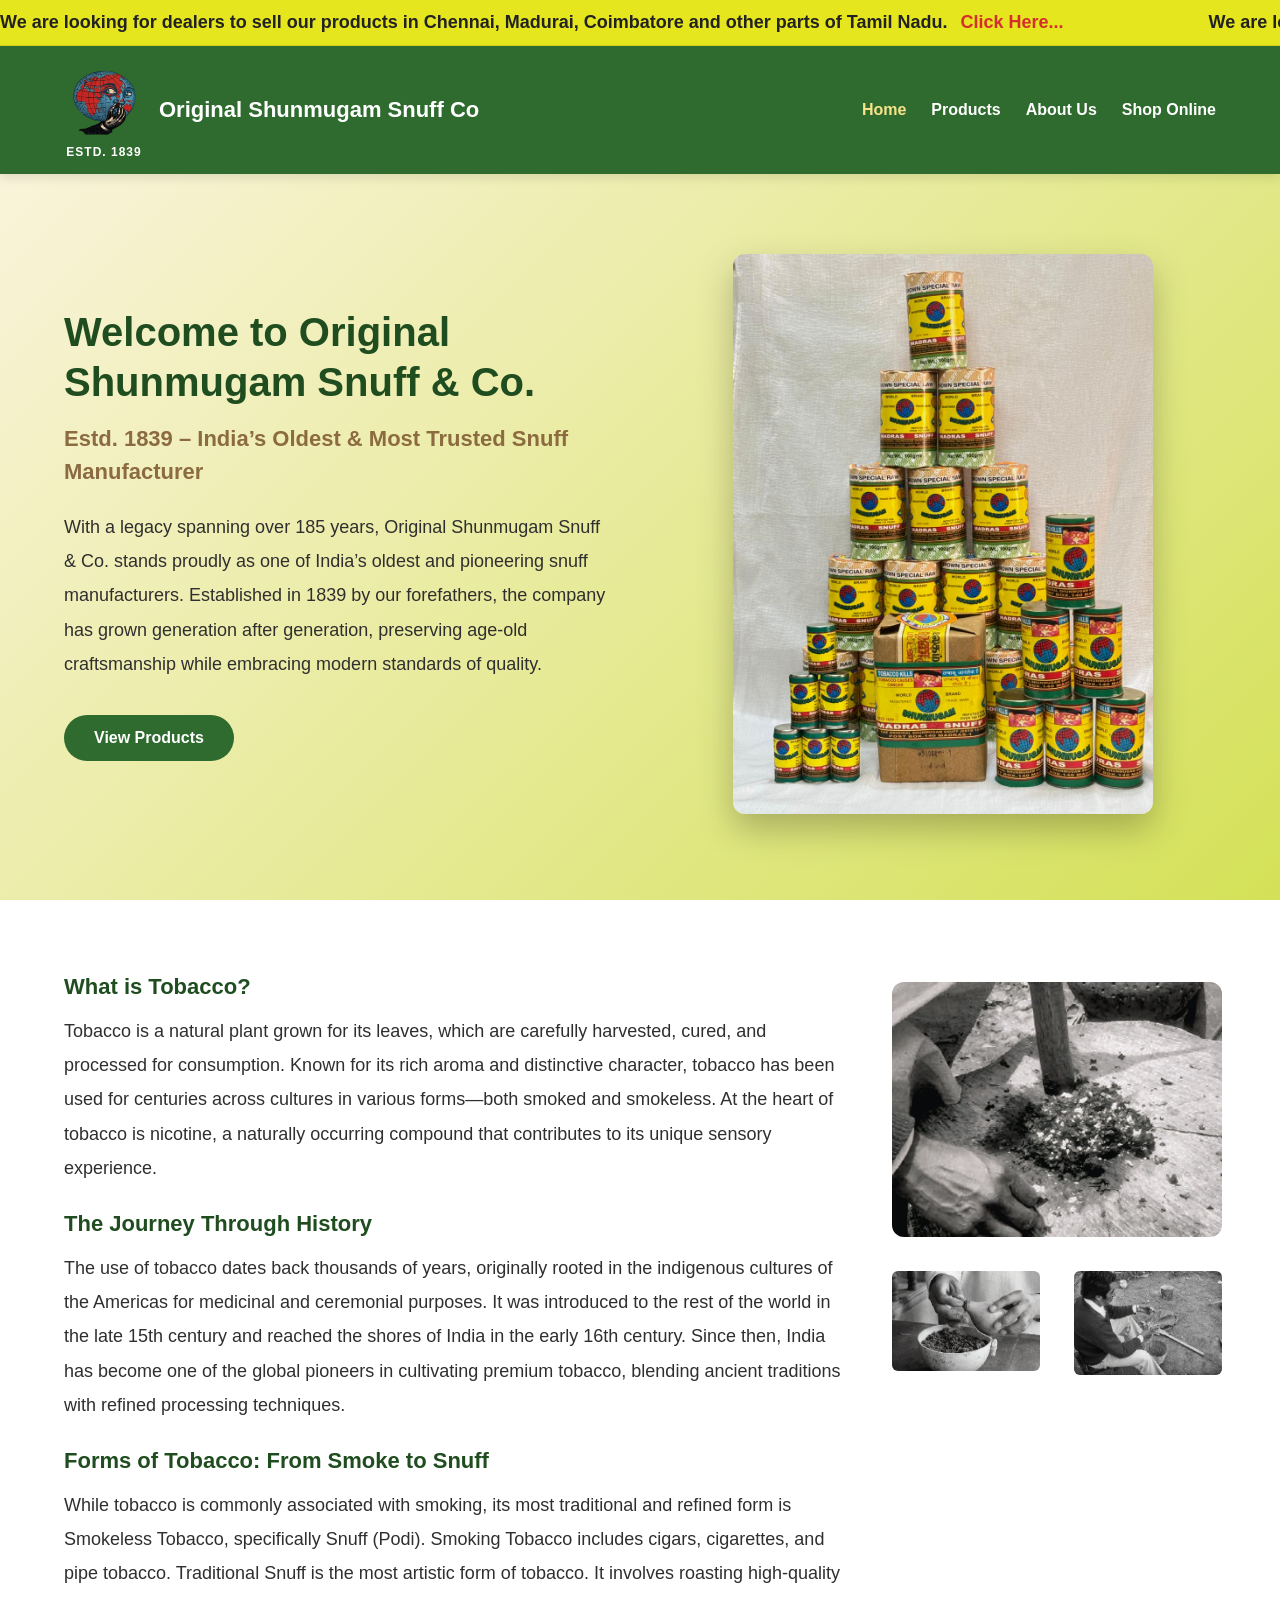
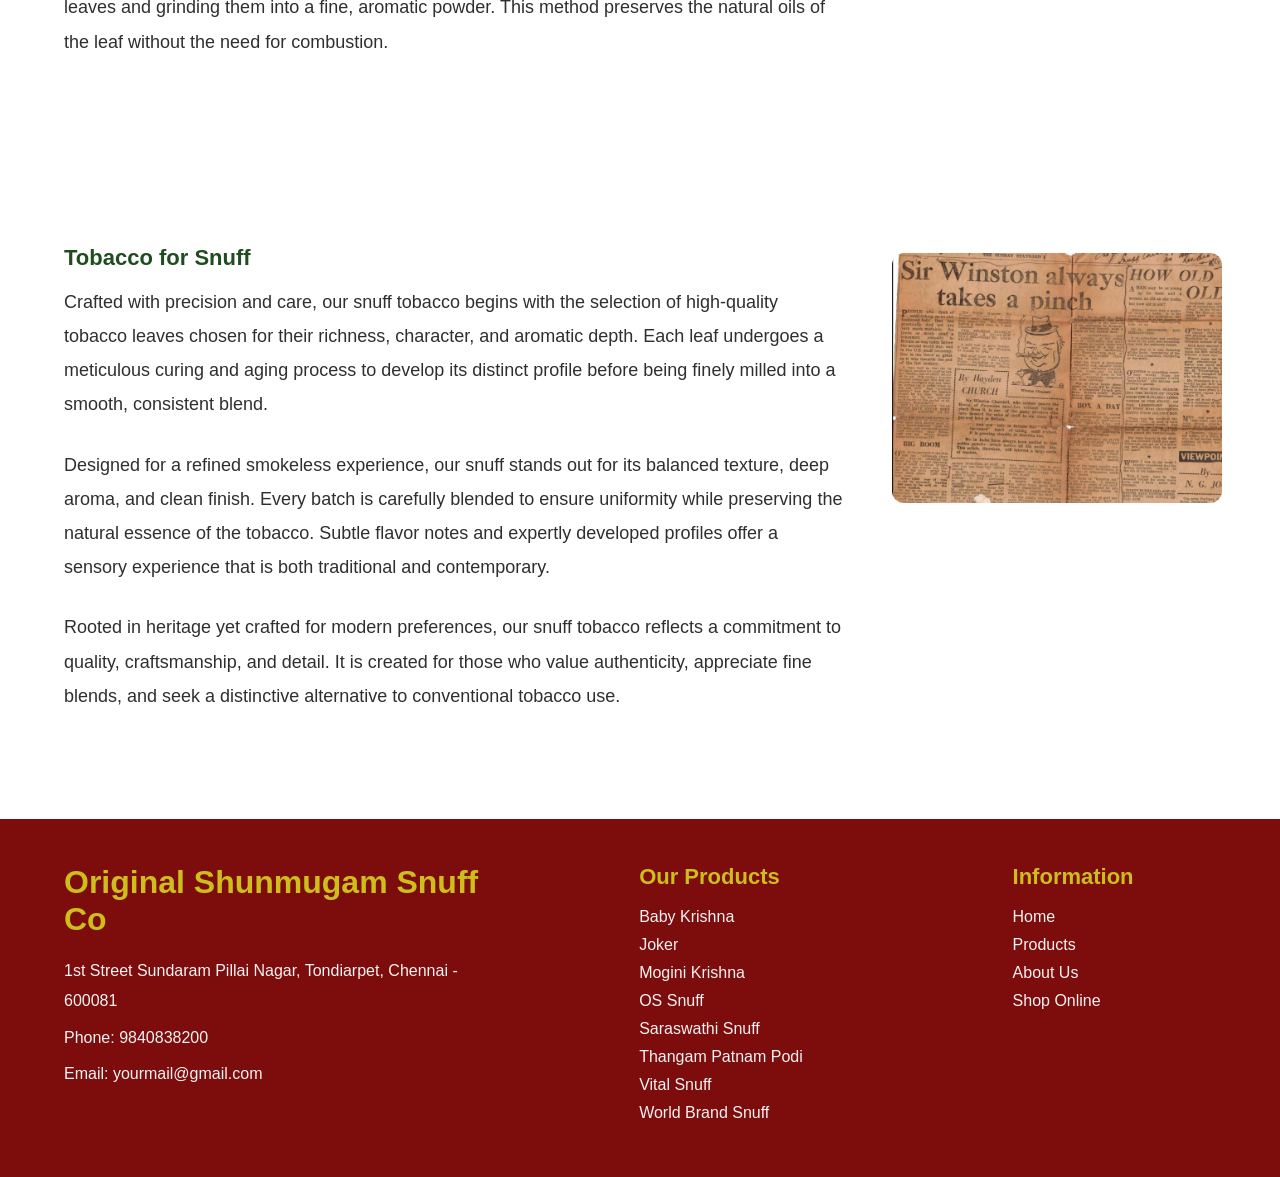
==== index.html @ 1610c38d "Add files via upload" ====
<!DOCTYPE html>
<html lang="en">
<head>
  <meta charset="UTF-8" />
  <meta name="viewport" content="width=device-width, initial-scale=1.0" />
  <title>Original Shunmugam Snuff &amp; Co</title>
  <link rel="stylesheet" href="css/style.css" />
</head>
<body>

  <!-- Top Announcement -->
  <div class="top-announcement">
    <div class="announcement-track">
      <span>
        We are looking for dealers to sell our products in Chennai, Madurai, Coimbatore and other parts of Tamil Nadu.
        <a href="#" id="openDealerForm">Click Here...</a>
      </span>
      <span>
        &nbsp;&nbsp;&nbsp;&nbsp; We are looking for dealers to sell our products in Chennai, Madurai, Coimbatore and other parts of Tamil Nadu.
        <a href="#" id="openDealerForm2">Click Here...</a>
      </span>
    </div>
  </div>

  <!-- Header -->
  <header class="header">
    <div class="container nav-container">
      <div class="brand">
        <div class="logo-container">
          <img src="images/logo.png" alt="Logo" class="logo">
          <span class="estd-text">Estd. 1839</span>
        </div>
        <div class="brand-name">Original Shunmugam Snuff Co</div>
      </div>

      <nav>
        <div class="nav-menu">
          <a href="index.html" class="active">Home</a>
          <a href="products.html">Products</a>
          <a href="about.html">About Us</a>
          <a href="shoponline.html">Shop Online</a>
        </div>
      </nav>
    </div>
  </header>

  <!-- Hero Section -->
  <section class="hero-section">
    <div class="container">
      <div class="hero-box hero-flex">

        <div class="hero-text">
          <h1>Welcome to Original Shunmugam Snuff &amp; Co.</h1>
          <h3>Estd. 1839 – India’s Oldest &amp; Most Trusted Snuff Manufacturer</h3>
          <p>
            With a legacy spanning over 185 years, Original Shunmugam Snuff &amp; Co. stands proudly as one of India’s oldest and pioneering snuff manufacturers.
            Established in 1839 by our forefathers, the company has grown generation after generation, preserving age-old craftsmanship while embracing modern standards of quality.
          </p>
          <a href="products.html" class="main-btn">View Products</a>
        </div>

        <div class="hero-image">
          <img src="images/imageshero-vintage.jpeg" alt="Shunmugam Vintage Poster">
        </div>

      </div>
    </div>
  </section>

  <!-- About / Process Section -->
  <section class="content-section" id="about-section">
    <div class="container">
      <div class="content-layout">

        <div class="content-text">
          <div class="content-box">
            <h2>What is Tobacco?</h2>
            <p>
              Tobacco is a natural plant grown for its leaves, which are carefully harvested, cured, and processed for consumption.
              Known for its rich aroma and distinctive character, tobacco has been used for centuries across cultures in various forms—both smoked and smokeless.
              At the heart of tobacco is nicotine, a naturally occurring compound that contributes to its unique sensory experience.
            </p>

            <h2>The Journey Through History</h2>
            <p>
              The use of tobacco dates back thousands of years, originally rooted in the indigenous cultures of the Americas for medicinal and ceremonial purposes.
              It was introduced to the rest of the world in the late 15th century and reached the shores of India in the early 16th century.
              Since then, India has become one of the global pioneers in cultivating premium tobacco, blending ancient traditions with refined processing techniques.
            </p>

            <h2>Forms of Tobacco: From Smoke to Snuff</h2>
            <p>
              While tobacco is commonly associated with smoking, its most traditional and refined form is Smokeless Tobacco, specifically Snuff (Podi).
              Smoking Tobacco includes cigars, cigarettes, and pipe tobacco.
              Traditional Snuff is the most artistic form of tobacco. It involves roasting high-quality leaves and grinding them into a fine, aromatic powder.
              This method preserves the natural oils of the leaf without the need for combustion.
            </p>
          </div>
        </div>

        <div class="process-gallery">
          <div class="process-card process-card-large">
            <img src="images/process-1.jpeg" alt="Traditional tobacco preparation">
          </div>

          <div class="process-grid-small">
            <div class="process-card">
              <img src="images/process-2.jpeg" alt="Hand mixing snuff">
            </div>

            <div class="process-card">
              <img src="images/process-3.jpeg" alt="Traditional grinding process">
            </div>
          </div>
        </div>

      </div>
    </div>
  </section>

  <!-- Tobacco for Snuff Section -->
  <section class="history-section">
    <div class="container">
      <div class="content-layout">

        <div class="content-text">
          <div class="history-box">
            <h2>Tobacco for Snuff</h2>
            <p>
              Crafted with precision and care, our snuff tobacco begins with the selection of high-quality tobacco leaves chosen for their richness, character, and aromatic depth.
              Each leaf undergoes a meticulous curing and aging process to develop its distinct profile before being finely milled into a smooth, consistent blend.
            </p>
            <p>
              Designed for a refined smokeless experience, our snuff stands out for its balanced texture, deep aroma, and clean finish.
              Every batch is carefully blended to ensure uniformity while preserving the natural essence of the tobacco.
              Subtle flavor notes and expertly developed profiles offer a sensory experience that is both traditional and contemporary.
            </p>
            <p>
              Rooted in heritage yet crafted for modern preferences, our snuff tobacco reflects a commitment to quality, craftsmanship, and detail.
              It is created for those who value authenticity, appreciate fine blends, and seek a distinctive alternative to conventional tobacco use.
            </p>
          </div>
        </div>

        <div class="process-gallery">
          <div class="process-card process-card-large">
            <img src="images/process-4.jpeg" alt="Tobacco for Snuff">
          </div>
        </div>

      </div>
    </div>
  </section>

  <!-- Footer -->
  <footer class="footer">
  <div class="container footer-content footer-grid">

    <!-- Column 1 -->
    <div class="footer-column">
      <h2 class="footer-title">Original Shunmugam Snuff Co</h2>
      <p>1st Street Sundaram Pillai Nagar, Tondiarpet, Chennai - 600081</p>
      <p>Phone: 9840838200</p>
      <p>Email: yourmail@gmail.com</p>
    </div>

    <!-- Column 2 -->
    <div class="footer-column">
      <h3 class="footer-heading">Our Products</h3>
      <ul class="footer-links">
        <li><a href="products.html">Baby Krishna</a></li>
        <li><a href="products.html">Joker</a></li>
        <li><a href="products.html">Mogini Krishna</a></li>
        <li><a href="products.html">OS Snuff</a></li>
        <li><a href="products.html">Saraswathi Snuff</a></li>
        <li><a href="products.html">Thangam Patnam Podi</a></li>
        <li><a href="products.html">Vital Snuff</a></li>
        <li><a href="products.html">World Brand Snuff</a></li>
      </ul>
    </div>

    <!-- Column 3 -->
    <div class="footer-column">
      <h3 class="footer-heading">Information</h3>
      <ul class="footer-links">
        <li><a href="index.html">Home</a></li>
        <li><a href="products.html">Products</a></li>
        <li><a href="about.html">About Us</a></li>
        <li><a href="shoponline.html">Shop Online</a></li>
      </ul>
    </div>

  </div>
</footer>

  <!-- Dealer Modal -->
  <div class="dealer-modal" id="dealerModal">
    <div class="dealer-form-box">
      <button class="close-btn" id="closeDealerForm" type="button">&times;</button>
      <h2>Interested in Dealership?</h2>
      <p>Submit the following details, we will get back to you soon</p>

      <form id="dealerForm">
        <div class="form-row">
          <input type="text" name="companyName" placeholder="Company name" />
          <input type="text" name="name" placeholder="Your name*" required />
        </div>

        <div class="form-row">
          <input type="text" name="country" placeholder="Country*" required />
          <input type="text" name="state" placeholder="State*" required />
          <input type="text" name="city" placeholder="City*" required />
          <input type="text" name="pincode" placeholder="Pincode*" required />
        </div>

        <div class="form-row">
          <input type="email" name="email" placeholder="Your email*" required />
          <input type="text" name="phone" placeholder="Your phone number*" required />
        </div>

        <div class="form-row full-width">
          <textarea name="message" placeholder="Your message" rows="6"></textarea>
        </div>

        <button type="submit" class="submit-btn">Submit</button>
        <p id="formMessage"></p>
      </form>
    </div>
  </div>

  <script src="js/script.js"></script>
</body>
</html>
---- css/style.css ----
/* --- Global Reset --- */
* {
  margin: 0;
  padding: 0;
  box-sizing: border-box;
}

/* --- Body --- */
body {
  font-family: 'Segoe UI', Tahoma, Geneva, Verdana, sans-serif;
  background: linear-gradient(135deg, #fdf5e6 0%, #d4e157 100%);
  background-attachment: fixed;
  min-height: 100vh;
  color: #222;
}

/* --- Common Container --- */
.container {
  width: 90%;
  max-width: 1200px;
  margin: auto;
}

/* --- All Sections Transparent --- */
section,
.hero-section,
.content-section,
.history-section,
.products-section {
  background: transparent;
}

/* --- Top Announcement --- */
.top-announcement {
  background: #e6e61e;
  color: #222;
  overflow: hidden;
  white-space: nowrap;
  padding: 12px 0;
  font-weight: bold;
  border-bottom: 1px solid rgba(0, 0, 0, 0.08);
}

.announcement-track {
  display: inline-flex;
  width: max-content;
  animation: scrollText 18s linear infinite;
}

.top-announcement:hover .announcement-track {
  animation-play-state: paused;
}

.announcement-track span {
  display: inline-block;
  padding-right: 120px;
  font-size: 18px;
}

.announcement-track a {
  color: #d32f2f;
  text-decoration: none;
  margin-left: 8px;
}

@keyframes scrollText {
  0% {
    transform: translateX(0);
  }
  100% {
    transform: translateX(-50%);
  }
}

/* --- Header --- */
.header {
  background: #2f6b2f;
  padding: 15px 0;
  position: sticky;
  top: 0;
  z-index: 1000;
  box-shadow: 0 4px 10px rgba(0, 0, 0, 0.1);
}

.nav-container {
  display: flex;
  justify-content: space-between;
  align-items: center;
}

.brand {
  display: flex;
  align-items: center;
  gap: 15px;
}

.logo-container {
  display: flex;
  flex-direction: column;
  align-items: center;
  gap: 4px;
}

.logo {
  width: 80px;
  height: 80px;
  object-fit: contain;
}

.estd-text {
  font-size: 12px;
  color: #fff;
  font-weight: bold;
  text-transform: uppercase;
  letter-spacing: 1px;
}

.brand-name {
  font-size: 22px;
  font-weight: bold;
  color: #fff;
}

.nav-menu {
  display: flex;
  gap: 25px;
}

.nav-menu a {
  color: #fff;
  text-decoration: none;
  font-weight: 600;
  transition: 0.3s;
}

.nav-menu a:hover {
  color: #d8c27a;
}

.nav-menu a.active {
  color: #f7e38a;
}

/* --- Main Section Padding --- */
.hero-section,
.content-section,
.history-section,
.products-section {
  padding: 80px 0;
}

/* --- Hero Section --- */
.hero-box {
  max-width: 1200px;
  margin: 0 auto;
}

.hero-flex {
  display: flex;
  align-items: center;
  justify-content: space-between;
  gap: 60px;
}

.hero-text {
  flex: 1;
  max-width: 620px;
}

.hero-box h1 {
  font-size: 40px;
  color: #1f4d1f;
  margin-bottom: 15px;
  line-height: 1.25;
}

.hero-box h3 {
  font-size: 22px;
  color: #8b6b3f;
  margin-bottom: 22px;
  line-height: 1.5;
}

.hero-box p {
  font-size: 18px;
  line-height: 1.9;
  color: #2f2f2f;
  text-align: left;
  margin-bottom: 22px;
}

.hero-image {
  flex: 1;
  display: flex;
  justify-content: center;
  align-items: flex-start;
}

.hero-image img {
  width: 100%;
  max-width: 420px;
  height: auto;
  border-radius: 12px;
  filter: contrast(110%) brightness(95%);
  box-shadow: 0 15px 35px rgba(0, 0, 0, 0.25);
  transition: 0.4s;
}

.hero-image img:hover {
  transform: scale(1.03);
}

/* --- About / Process Section Layout --- */
.content-layout {
  display: flex;
  justify-content: space-between;
  align-items: flex-start;
  gap: 60px;
}

.content-text {
  flex: 0 0 66%;
  width: 66%;
}

/* --- Normal Content Sections --- */
.content-box,
.history-box {
  max-width: 780px;
  margin-left: 0;
  margin-right: -10%;
  padding: 0;
}

.content-box h2,
.history-box h2 {
  font-size: 22px;
  color: #1f4d1f;
  margin: 0 0 14px 0;
  text-align: left;
}

.content-box p,
.history-box p {
  font-size: 18px;
  line-height: 1.9;
  color: #2f2f2f;
  text-align: left;
  margin-bottom: 26px;
}

/* --- Process Images Right Side --- */
.process-gallery {
  flex: 0 0 30%;
  width: 30%;
  margin-left: auto;
  position: sticky;
  top: 130px;
  display: flex;
  flex-direction: column;
  gap: 18px;
}

.process-card-large {
  width: 100%;
  border-radius: 12px !important;
  overflow: hidden;
  padding: 8px;
}

.process-card-large img {
  width: 100%;
  height: auto !important;
  display: block;
  max-height: 300px;
  object-fit: contain !important;
  border-radius: 12px !important;
}

/* bottom two equal images */
.process-grid-small {
  display: grid;
  grid-template-columns: 1fr 1fr;
  gap: 18px;
}

.process-grid-small .process-card {
  width: 100%;
  border-radius: 2px;
  overflow: hidden;
  background: #fff; /* optional clean background */
  padding: 8px;     /* optional spacing */
}

.process-grid-small .process-card img {
  width: 100%;
  height: auto;           /* 🔥 full image */
  display: block;
  object-fit: contain;    /* 🔥 no crop */
  border-radius: 6px;
}

/* --- Buttons --- */
.main-btn {
  display: inline-block;
  margin-top: 12px;
  background: #2f6b2f;
  color: #fff;
  padding: 14px 30px;
  text-decoration: none;
  border-radius: 30px;
  font-weight: bold;
  transition: 0.3s ease;
}

.main-btn:hover {
  background: #1f4f1f;
  transform: scale(1.05);
}

/* --- Products Section --- */
.products-section {
  background: linear-gradient(135deg, #fff8cc, #f4e06d);
}

.section-title {
  text-align: center;
  margin-bottom: 40px;
}

.section-title h1 {
  font-size: 60px;
  margin-bottom: 10px;
  color: #111827;
}

.section-title p {
  font-size: 21px;
  color: #333;
}

.products-grid {
  display: grid;
  grid-template-columns: repeat(3, 1fr);
  gap: 30px;
}

.product-card {
  background: linear-gradient(135deg, #fff3b0, #e6c200);
  border-radius: 20px;
  overflow: hidden;
  box-shadow: 0 10px 25px rgba(0, 0, 0, 0.1);
  transition: 0.3s ease;
}

.product-card:hover {
  transform: translateY(-8px);
  box-shadow: 0 15px 35px rgba(0, 0, 0, 0.15);
}

.product-card img {
  width: 100%;
  height: 250px;
  object-fit: contain;
  background: linear-gradient(135deg, #fff3b0, #e6c200);
  padding: 15px;
}

.product-card-content {
  padding: 25px;
  text-align: center;
}

.product-card-content h3 {
  font-size: 22px;
  margin-bottom: 10px;
  color: #111827;
}

.product-card-content p {
  font-size: 16px;
  line-height: 1.6;
  color: #374151;
  margin-bottom: 18px;
}
.highlight-name {
  color: #2f6b2f;
  font-weight: 700;
  background: linear-gradient(to right, transparent);
  padding: 2px 6px;
  border-radius: 4px;
}

/* --- Footer --- */
.footer {
  background: #7d0c0c;
  color: #fff;
  padding: 45px 0;
}

.footer-grid {
  display: grid;
  grid-template-columns: 1.5fr 1fr 1fr;
  gap: 80px; /* 🔥 gap increase pannom */
  align-items: flex-start;
}
.footer-column:nth-child(2) {
  margin-left: 70px;
}

.footer-column:nth-child(3) {
  margin-left: 80px;
}

.footer-column {
  text-align: left;
}

.footer-title {
  font-size: 32px;
  margin-bottom: 18px;
  font-weight: 700;
  color: #cdbe1c;
}

.footer-heading {
  font-size: 22px;
  margin-bottom: 18px;
  font-weight: 700;
  color: #cdbe1c;
}

.footer-column p {
  font-size: 16px;
  line-height: 1.9;
  margin-bottom: 6px;
  color: #f3f3f3;
}

.footer-links {
  list-style: none;
  padding: 0;
  margin: 0;
}

.footer-links li {
  margin-bottom: 10px;
}

.footer-links a {
  text-decoration: none;
  color: #f3f3f3;
  font-size: 16px;
  transition: 0.3s ease;
}

.footer-links a:hover {
  color: #ffd54f;
  padding-left: 4px;
}

@media (max-width: 992px) {
  .footer-grid {
    grid-template-columns: 1fr 1fr;
    gap: 35px;
  }
}

@media (max-width: 768px) {
  .footer-grid {
    grid-template-columns: 1fr;
    gap: 28px;
  }

  .footer-column {
    text-align: left;
  }

  .footer-title {
    font-size: 26px;
  }

  .footer-heading {
    font-size: 20px;
  }
}

/* --- Dealer Modal --- */
.dealer-modal {
  display: none;
  position: fixed;
  inset: 0;
  z-index: 5000;
  background: rgba(0, 0, 0, 0.6);
  padding: 40px 20px;
  overflow-y: auto;
}

.dealer-form-box {
  background: #fdfaf0;
  max-width: 900px;
  margin: 40px auto;
  padding: 40px;
  border-radius: 15px;
  position: relative;
  box-shadow: 0 15px 40px rgba(0, 0, 0, 0.25);
}

.dealer-form-box h2 {
  color: #1f4d1f;
  margin-bottom: 10px;
}

.dealer-form-box p {
  margin-bottom: 20px;
  color: #444;
}

.close-btn {
  position: absolute;
  top: 12px;
  right: 18px;
  background: transparent;
  border: none;
  font-size: 32px;
  cursor: pointer;
  color: #333;
}

.form-row {
  display: flex;
  gap: 15px;
  margin-bottom: 15px;
}

.form-row.full-width {
  flex-direction: column;
}

.form-row input,
.form-row textarea {
  width: 100%;
  padding: 15px;
  border: 1px solid #ccc;
  border-radius: 8px;
  font-size: 15px;
  font-family: inherit;
}

.submit-btn {
  background: #2f6b2f;
  color: #fff;
  border: none;
  padding: 14px 28px;
  border-radius: 30px;
  font-weight: bold;
  cursor: pointer;
  transition: 0.3s ease;
}

.submit-btn:hover {
  background: #1f4f1f;
}

/* =========================
   ABOUT PAGE
========================= */

.about-page-section {
  background: linear-gradient(to right, #ece8c9, #d5df7a);
  padding: 70px 0 50px;
}

.about-page-grid {
  display: flex;
  justify-content: space-between;
  align-items: center;
  gap: 60px;
  flex-wrap: wrap;
}

.about-page-text {
  flex: 1;
  min-width: 320px;
  max-width: 600px;
}

.about-page-text h2 {
  font-size: 3rem;
  color: #236128;
  margin-bottom: 18px;
  line-height: 1.2;
  font-weight: 800;
}

.about-page-text h3 {
  font-size: 1.8rem;
  color: #9a6a2f;
  margin-bottom: 25px;
  line-height: 1.4;
  font-weight: 700;
}

.about-page-text p {
  font-size: 1.2rem;
  color: #333;
  line-height: 2;
  margin-bottom: 22px;
}

.about-page-image {
  flex: 1;
  min-width: 300px;
  display: flex;
  justify-content: center;
}

.about-page-image img {
  width: 100%;
  max-width: 420px;
  height: auto;
  border-radius: 10px;
  box-shadow: 0 12px 28px rgba(0, 0, 0, 0.18);
  display: block;
  object-fit: contain;
}

.about-content-section {
  background: linear-gradient(to right, #dce68a, #ceda6d);
  padding: 20px 0 80px;
}

.about-content-wrapper {
  max-width: 1100px;
}

.about-block {
  margin-bottom: 45px;
}

.about-block h3 {
  font-size: 2rem;
  color: #1f5d24;
  margin-bottom: 16px;
  font-weight: 800;
}

.about-block p {
  font-size: 1.18rem;
  color: #333;
  line-height: 2;
  max-width: 1000px;
}

.about-button-wrap {
  margin-top: 30px;
}

.btn-primary {
  display: inline-block;
  background: #2f6b2f;
  color: #fff;
  text-decoration: none;
  padding: 16px 34px;
  border-radius: 35px;
  font-size: 1rem;
  font-weight: 700;
  transition: 0.3s ease;
}

.btn-primary:hover {
  background: #245624;
}

/* --- Responsive --- */
@media (max-width: 992px) {
  .about-page-grid {
    flex-direction: column;
    align-items: flex-start;
  }

  .about-page-image {
    width: 100%;
    justify-content: flex-start;
  }

  .about-page-text h2 {
    font-size: 2.4rem;
  }

  .about-page-text h3 {
    font-size: 1.5rem;
  }

  .about-block h3 {
    font-size: 1.6rem;
  }

  .products-grid {
    grid-template-columns: repeat(2, 1fr);
  }

  .section-title h1 {
    font-size: 48px;
  }

  .hero-box h1 {
    font-size: 34px;
  }

  .hero-box h3 {
    font-size: 20px;
  }

  .hero-box p,
  .content-box p,
  .history-box p {
    font-size: 17px;
  }

  .hero-flex {
    gap: 35px;
  }

  .content-box,
  .history-box {
    max-width: 720px;
  }

  .content-layout {
    flex-direction: column;
    gap: 35px;
  }

  .content-text,
  .process-gallery {
    width: 100%;
    flex: 1 1 100%;
  }

  .process-gallery {
    position: static;
    top: unset;
  }

  .process-card-large img {
    height: 320px;
  }

  .process-grid-small .process-card {
    height: 220px;
  }
}

@media (max-width: 768px) {
  .nav-container {
    flex-direction: column;
    gap: 15px;
  }

  .nav-menu {
    flex-wrap: wrap;
    justify-content: center;
  }

  .products-grid {
    grid-template-columns: 1fr;
  }

  .hero-flex {
    flex-direction: column;
    align-items: flex-start;
    gap: 30px;
  }

  .hero-text,
  .content-box,
  .history-box {
    max-width: 100%;
  }

  .hero-box h1 {
    font-size: 28px;
  }

  .hero-box h3 {
    font-size: 18px;
  }

  .section-title h1 {
    font-size: 38px;
  }

  .section-title p {
    font-size: 18px;
  }

  .form-row {
    flex-direction: column;
  }

  .announcement-track span {
    font-size: 16px;
    padding-right: 80px;
  }

  .brand-name {
    font-size: 18px;
    text-align: center;
  }

  .logo {
    width: 70px;
    height: 70px;
  }

  .hero-image {
    width: 100%;
    justify-content: center;
  }

  .hero-image img {
    max-width: 260px;
  }

  .process-grid-small {
    grid-template-columns: 1fr;
  }

  .process-grid-small .process-card {
    height: 220px;
  }

  .about-page-section,
  .about-content-section {
    padding-left: 0;
    padding-right: 0;
  }

  .about-page-text h2 {
    font-size: 2rem;
  }

  .about-page-text h3 {
    font-size: 1.3rem;
  }

  .about-page-text p,
  .about-block p {
    font-size: 1rem;
    line-height: 1.8;
  }

  .about-block h3 {
    font-size: 1.35rem;
  }

  .btn-primary {
    padding: 14px 28px;
    font-size: 0.95rem;
  }
}
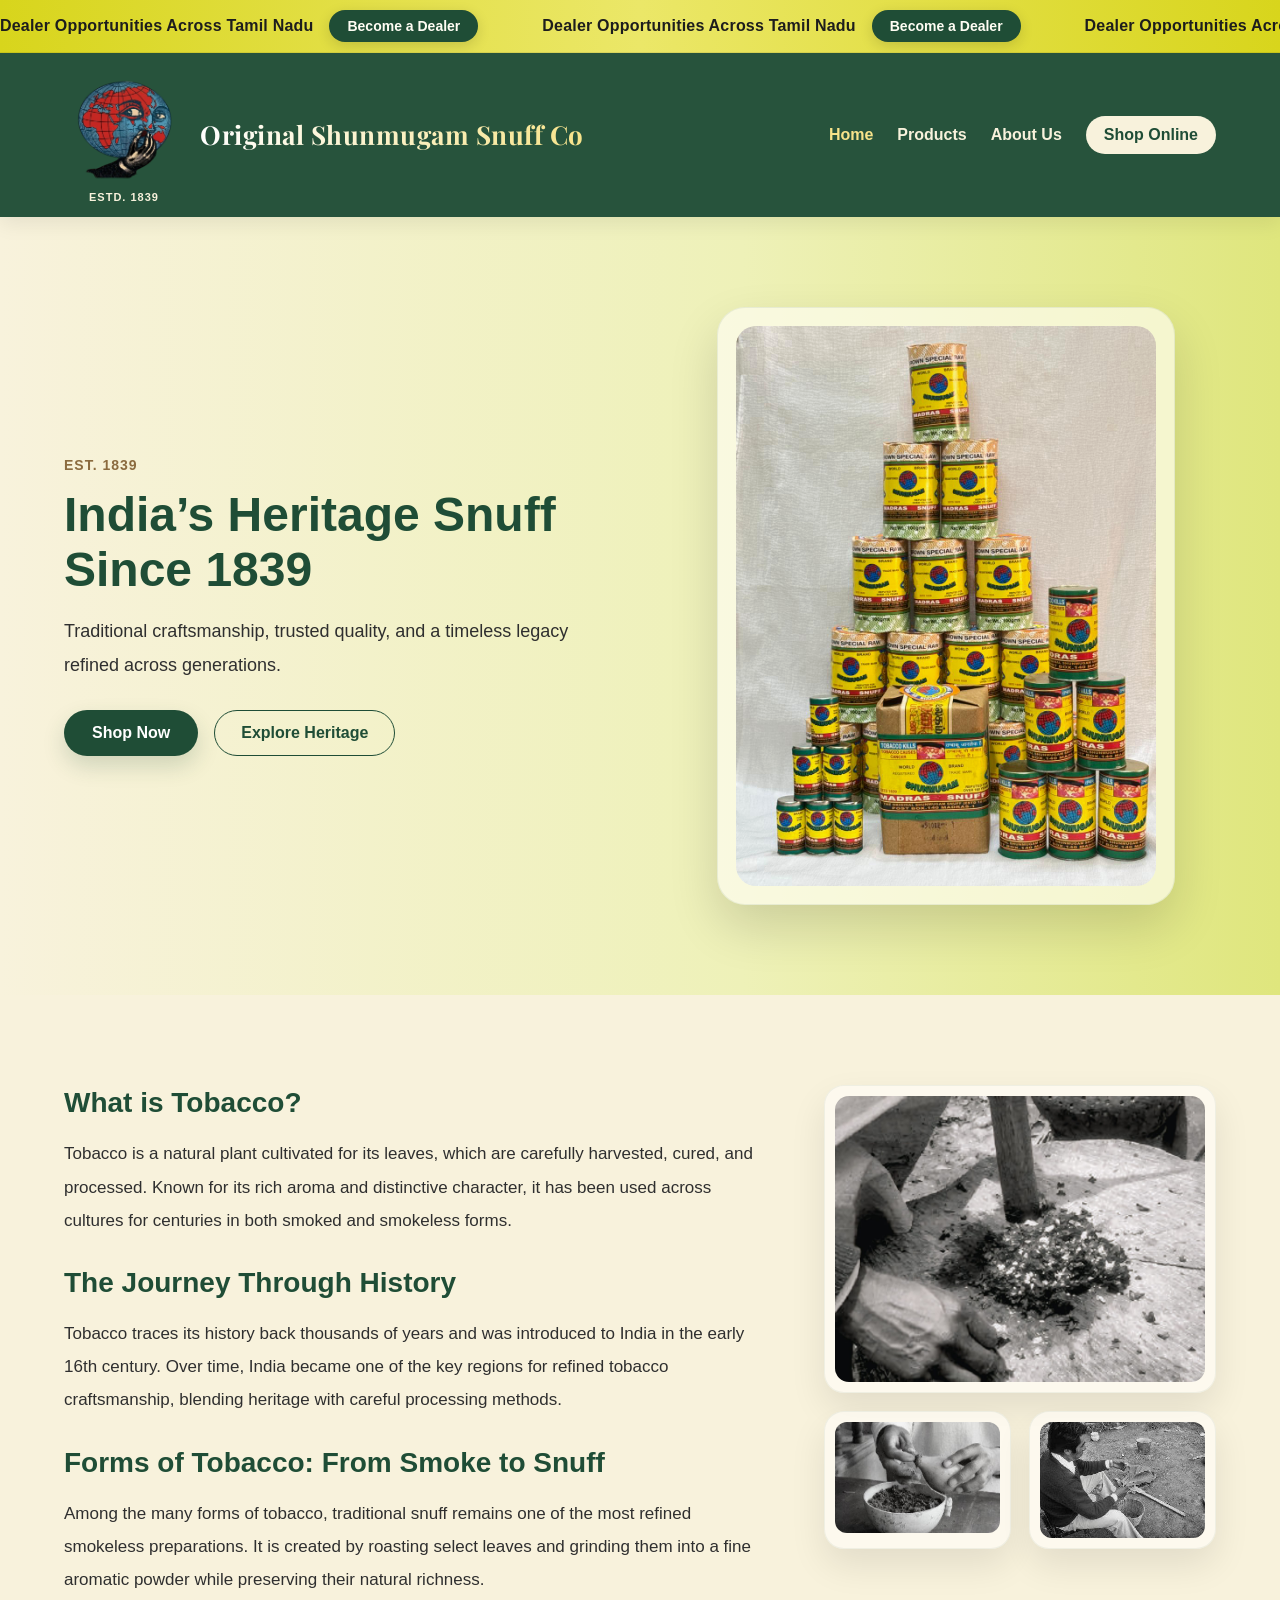
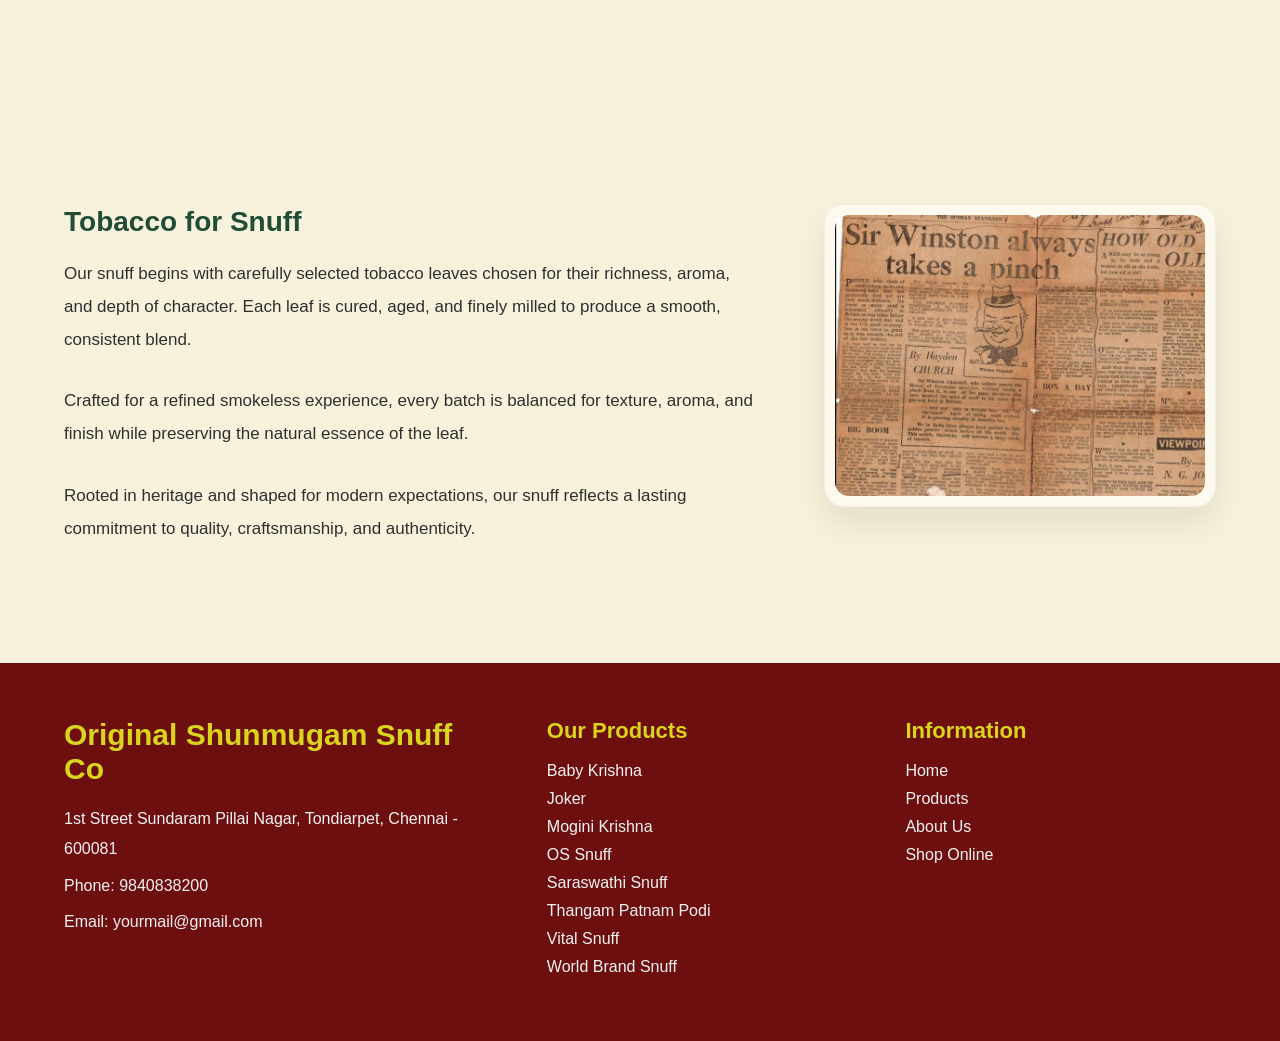
==== commit 4aab104d: "Add files via upload" ====
--- a/index.html
+++ b/index.html
@@ -3,7 +3,7 @@
 <head>
   <meta charset="UTF-8" />
   <meta name="viewport" content="width=device-width, initial-scale=1.0" />
-  <title>Original Shunmugam Snuff &amp; Co</title>
+  <title>Original Shunmugam Snuff & Co</title>
   <link rel="stylesheet" href="css/style.css" />
 </head>
 <body>
@@ -11,14 +11,20 @@
   <!-- Top Announcement -->
   <div class="top-announcement">
     <div class="announcement-track">
-      <span>
-        We are looking for dealers to sell our products in Chennai, Madurai, Coimbatore and other parts of Tamil Nadu.
-        <a href="#" id="openDealerForm">Click Here...</a>
-      </span>
-      <span>
-        &nbsp;&nbsp;&nbsp;&nbsp; We are looking for dealers to sell our products in Chennai, Madurai, Coimbatore and other parts of Tamil Nadu.
-        <a href="#" id="openDealerForm2">Click Here...</a>
-      </span>
+      <div class="announcement-item">
+        <span class="announcement-text">Dealer Opportunities Across Tamil Nadu</span>
+        <a href="javascript:void(0)" class="dealer-link open-dealer-form">Become a Dealer</a>
+      </div>
+
+      <div class="announcement-item">
+        <span class="announcement-text">Dealer Opportunities Across Tamil Nadu</span>
+        <a href="javascript:void(0)" class="dealer-link open-dealer-form">Become a Dealer</a>
+      </div>
+
+      <div class="announcement-item">
+        <span class="announcement-text">Dealer Opportunities Across Tamil Nadu</span>
+        <a href="javascript:void(0)" class="dealer-link open-dealer-form">Become a Dealer</a>
+      </div>
     </div>
   </div>
 
@@ -27,9 +33,10 @@
     <div class="container nav-container">
       <div class="brand">
         <div class="logo-container">
-          <img src="images/logo.png" alt="Logo" class="logo">
-          <span class="estd-text">Estd. 1839</span>
-        </div>
+          <img src="images/logo.png" alt="Original Shunmugam Snuff Co Logo" class="logo" />
+          <span class="estd-text">ESTD. 1839</span>
+        </div>
+        <link href="https://fonts.googleapis.com/css2?family=Playfair+Display:wght@600;700&family=Poppins:wght@400;500;600&display=swap" rel="stylesheet">
         <div class="brand-name">Original Shunmugam Snuff Co</div>
       </div>
 
@@ -38,7 +45,7 @@
           <a href="index.html" class="active">Home</a>
           <a href="products.html">Products</a>
           <a href="about.html">About Us</a>
-          <a href="shoponline.html">Shop Online</a>
+          <a href="shoponline.html" class="shop-link">Shop Online</a>
         </div>
       </nav>
     </div>
@@ -48,21 +55,25 @@
   <section class="hero-section">
     <div class="container">
       <div class="hero-box hero-flex">
-
         <div class="hero-text">
-          <h1>Welcome to Original Shunmugam Snuff &amp; Co.</h1>
-          <h3>Estd. 1839 – India’s Oldest &amp; Most Trusted Snuff Manufacturer</h3>
-          <p>
-            With a legacy spanning over 185 years, Original Shunmugam Snuff &amp; Co. stands proudly as one of India’s oldest and pioneering snuff manufacturers.
-            Established in 1839 by our forefathers, the company has grown generation after generation, preserving age-old craftsmanship while embracing modern standards of quality.
+          <p class="hero-tag">Est. 1839</p>
+          <h1>India’s Heritage Snuff Since 1839</h1>
+          <p class="hero-subtext">
+            Traditional craftsmanship, trusted quality, and a timeless legacy refined across generations.
           </p>
-          <a href="products.html" class="main-btn">View Products</a>
-        </div>
-
-        <div class="hero-image">
-          <img src="images/imageshero-vintage.jpeg" alt="Shunmugam Vintage Poster">
-        </div>
-
+
+          <div class="hero-buttons">
+            <a href="products.html" class="main-btn">Shop Now</a>
+            <a href="about.html" class="secondary-btn">Explore Heritage</a>
+          </div>
+        </div>
+
+        <div class="hero-image-card">
+          <div class="hero-image-glow"></div>
+          <div class="hero-image">
+            <img src="images/imageshero-vintage.jpeg" alt="Shunmugam Vintage Poster" />
+          </div>
+        </div>
       </div>
     </div>
   </section>
@@ -71,49 +82,43 @@
   <section class="content-section" id="about-section">
     <div class="container">
       <div class="content-layout">
-
         <div class="content-text">
           <div class="content-box">
             <h2>What is Tobacco?</h2>
             <p>
-              Tobacco is a natural plant grown for its leaves, which are carefully harvested, cured, and processed for consumption.
-              Known for its rich aroma and distinctive character, tobacco has been used for centuries across cultures in various forms—both smoked and smokeless.
-              At the heart of tobacco is nicotine, a naturally occurring compound that contributes to its unique sensory experience.
+              Tobacco is a natural plant cultivated for its leaves, which are carefully harvested, cured, and processed.
+              Known for its rich aroma and distinctive character, it has been used across cultures for centuries in both smoked and smokeless forms.
             </p>
 
             <h2>The Journey Through History</h2>
             <p>
-              The use of tobacco dates back thousands of years, originally rooted in the indigenous cultures of the Americas for medicinal and ceremonial purposes.
-              It was introduced to the rest of the world in the late 15th century and reached the shores of India in the early 16th century.
-              Since then, India has become one of the global pioneers in cultivating premium tobacco, blending ancient traditions with refined processing techniques.
+              Tobacco traces its history back thousands of years and was introduced to India in the early 16th century.
+              Over time, India became one of the key regions for refined tobacco craftsmanship, blending heritage with careful processing methods.
             </p>
 
             <h2>Forms of Tobacco: From Smoke to Snuff</h2>
             <p>
-              While tobacco is commonly associated with smoking, its most traditional and refined form is Smokeless Tobacco, specifically Snuff (Podi).
-              Smoking Tobacco includes cigars, cigarettes, and pipe tobacco.
-              Traditional Snuff is the most artistic form of tobacco. It involves roasting high-quality leaves and grinding them into a fine, aromatic powder.
-              This method preserves the natural oils of the leaf without the need for combustion.
+              Among the many forms of tobacco, traditional snuff remains one of the most refined smokeless preparations.
+              It is created by roasting select leaves and grinding them into a fine aromatic powder while preserving their natural richness.
             </p>
           </div>
         </div>
 
         <div class="process-gallery">
           <div class="process-card process-card-large">
-            <img src="images/process-1.jpeg" alt="Traditional tobacco preparation">
+            <img src="images/process-1.jpeg" alt="Traditional tobacco preparation" />
           </div>
 
           <div class="process-grid-small">
             <div class="process-card">
-              <img src="images/process-2.jpeg" alt="Hand mixing snuff">
+              <img src="images/process-2.jpeg" alt="Hand mixing snuff" />
             </div>
 
             <div class="process-card">
-              <img src="images/process-3.jpeg" alt="Traditional grinding process">
+              <img src="images/process-3.jpeg" alt="Traditional grinding process" />
             </div>
           </div>
         </div>
-
       </div>
     </div>
   </section>
@@ -122,83 +127,73 @@
   <section class="history-section">
     <div class="container">
       <div class="content-layout">
-
         <div class="content-text">
           <div class="history-box">
             <h2>Tobacco for Snuff</h2>
             <p>
-              Crafted with precision and care, our snuff tobacco begins with the selection of high-quality tobacco leaves chosen for their richness, character, and aromatic depth.
-              Each leaf undergoes a meticulous curing and aging process to develop its distinct profile before being finely milled into a smooth, consistent blend.
-            </p>
-            <p>
-              Designed for a refined smokeless experience, our snuff stands out for its balanced texture, deep aroma, and clean finish.
-              Every batch is carefully blended to ensure uniformity while preserving the natural essence of the tobacco.
-              Subtle flavor notes and expertly developed profiles offer a sensory experience that is both traditional and contemporary.
-            </p>
-            <p>
-              Rooted in heritage yet crafted for modern preferences, our snuff tobacco reflects a commitment to quality, craftsmanship, and detail.
-              It is created for those who value authenticity, appreciate fine blends, and seek a distinctive alternative to conventional tobacco use.
+              Our snuff begins with carefully selected tobacco leaves chosen for their richness, aroma, and depth of character.
+              Each leaf is cured, aged, and finely milled to produce a smooth, consistent blend.
+            </p>
+            <p>
+              Crafted for a refined smokeless experience, every batch is balanced for texture, aroma, and finish while preserving the natural essence of the leaf.
+            </p>
+            <p>
+              Rooted in heritage and shaped for modern expectations, our snuff reflects a lasting commitment to quality, craftsmanship, and authenticity.
             </p>
           </div>
         </div>
 
         <div class="process-gallery">
           <div class="process-card process-card-large">
-            <img src="images/process-4.jpeg" alt="Tobacco for Snuff">
-          </div>
-        </div>
-
+            <img src="images/process-4.jpeg" alt="Tobacco for Snuff" />
+          </div>
+        </div>
       </div>
     </div>
   </section>
 
   <!-- Footer -->
   <footer class="footer">
-  <div class="container footer-content footer-grid">
-
-    <!-- Column 1 -->
-    <div class="footer-column">
-      <h2 class="footer-title">Original Shunmugam Snuff Co</h2>
-      <p>1st Street Sundaram Pillai Nagar, Tondiarpet, Chennai - 600081</p>
-      <p>Phone: 9840838200</p>
-      <p>Email: yourmail@gmail.com</p>
-    </div>
-
-    <!-- Column 2 -->
-    <div class="footer-column">
-      <h3 class="footer-heading">Our Products</h3>
-      <ul class="footer-links">
-        <li><a href="products.html">Baby Krishna</a></li>
-        <li><a href="products.html">Joker</a></li>
-        <li><a href="products.html">Mogini Krishna</a></li>
-        <li><a href="products.html">OS Snuff</a></li>
-        <li><a href="products.html">Saraswathi Snuff</a></li>
-        <li><a href="products.html">Thangam Patnam Podi</a></li>
-        <li><a href="products.html">Vital Snuff</a></li>
-        <li><a href="products.html">World Brand Snuff</a></li>
-      </ul>
-    </div>
-
-    <!-- Column 3 -->
-    <div class="footer-column">
-      <h3 class="footer-heading">Information</h3>
-      <ul class="footer-links">
-        <li><a href="index.html">Home</a></li>
-        <li><a href="products.html">Products</a></li>
-        <li><a href="about.html">About Us</a></li>
-        <li><a href="shoponline.html">Shop Online</a></li>
-      </ul>
-    </div>
-
-  </div>
-</footer>
+    <div class="container footer-content footer-grid">
+      <div class="footer-column">
+        <h2 class="footer-title">Original Shunmugam Snuff Co</h2>
+        <p>1st Street Sundaram Pillai Nagar, Tondiarpet, Chennai - 600081</p>
+        <p>Phone: 9840838200</p>
+        <p>Email: yourmail@gmail.com</p>
+      </div>
+
+      <div class="footer-column">
+        <h3 class="footer-heading">Our Products</h3>
+        <ul class="footer-links">
+          <li><a href="products.html">Baby Krishna</a></li>
+          <li><a href="products.html">Joker</a></li>
+          <li><a href="products.html">Mogini Krishna</a></li>
+          <li><a href="products.html">OS Snuff</a></li>
+          <li><a href="products.html">Saraswathi Snuff</a></li>
+          <li><a href="products.html">Thangam Patnam Podi</a></li>
+          <li><a href="products.html">Vital Snuff</a></li>
+          <li><a href="products.html">World Brand Snuff</a></li>
+        </ul>
+      </div>
+
+      <div class="footer-column">
+        <h3 class="footer-heading">Information</h3>
+        <ul class="footer-links">
+          <li><a href="index.html">Home</a></li>
+          <li><a href="products.html">Products</a></li>
+          <li><a href="about.html">About Us</a></li>
+          <li><a href="shoponline.html">Shop Online</a></li>
+        </ul>
+      </div>
+    </div>
+  </footer>
 
   <!-- Dealer Modal -->
   <div class="dealer-modal" id="dealerModal">
     <div class="dealer-form-box">
       <button class="close-btn" id="closeDealerForm" type="button">&times;</button>
-      <h2>Interested in Dealership?</h2>
-      <p>Submit the following details, we will get back to you soon</p>
+      <h2>Become a Dealer</h2>
+      <p>Share your details and our team will contact you shortly.</p>
 
       <form id="dealerForm">
         <div class="form-row">
@@ -206,7 +201,7 @@
           <input type="text" name="name" placeholder="Your name*" required />
         </div>
 
-        <div class="form-row">
+        <div class="form-row form-row-four">
           <input type="text" name="country" placeholder="Country*" required />
           <input type="text" name="state" placeholder="State*" required />
           <input type="text" name="city" placeholder="City*" required />
--- a/css/style.css
+++ b/css/style.css
@@ -7,9 +7,8 @@
 
 /* --- Body --- */
 body {
-  font-family: 'Segoe UI', Tahoma, Geneva, Verdana, sans-serif;
-  background: linear-gradient(135deg, #fdf5e6 0%, #d4e157 100%);
-  background-attachment: fixed;
+  font-family: "Segoe UI", Tahoma, Geneva, Verdana, sans-serif;
+  background: #f8f2dc;
   min-height: 100vh;
   color: #222;
 }
@@ -21,7 +20,7 @@
   margin: auto;
 }
 
-/* --- All Sections Transparent --- */
+/* --- Common Section Padding --- */
 section,
 .hero-section,
 .content-section,
@@ -30,123 +29,171 @@
   background: transparent;
 }
 
-/* --- Top Announcement --- */
-.top-announcement {
-  background: #e6e61e;
-  color: #222;
-  overflow: hidden;
-  white-space: nowrap;
-  padding: 12px 0;
-  font-weight: bold;
-  border-bottom: 1px solid rgba(0, 0, 0, 0.08);
-}
-
-.announcement-track {
-  display: inline-flex;
-  width: max-content;
-  animation: scrollText 18s linear infinite;
-}
-
-.top-announcement:hover .announcement-track {
-  animation-play-state: paused;
-}
-
-.announcement-track span {
-  display: inline-block;
-  padding-right: 120px;
-  font-size: 18px;
-}
-
-.announcement-track a {
-  color: #d32f2f;
-  text-decoration: none;
-  margin-left: 8px;
-}
-
-@keyframes scrollText {
-  0% {
-    transform: translateX(0);
-  }
-  100% {
-    transform: translateX(-50%);
-  }
-}
-
-/* --- Header --- */
-.header {
-  background: #2f6b2f;
-  padding: 15px 0;
-  position: sticky;
-  top: 0;
-  z-index: 1000;
-  box-shadow: 0 4px 10px rgba(0, 0, 0, 0.1);
-}
-
-.nav-container {
-  display: flex;
-  justify-content: space-between;
-  align-items: center;
-}
-
-.brand {
-  display: flex;
-  align-items: center;
-  gap: 15px;
-}
-
-.logo-container {
-  display: flex;
-  flex-direction: column;
-  align-items: center;
-  gap: 4px;
-}
-
-.logo {
-  width: 80px;
-  height: 80px;
-  object-fit: contain;
-}
-
-.estd-text {
-  font-size: 12px;
-  color: #fff;
-  font-weight: bold;
-  text-transform: uppercase;
-  letter-spacing: 1px;
-}
-
-.brand-name {
-  font-size: 22px;
-  font-weight: bold;
-  color: #fff;
-}
-
-.nav-menu {
-  display: flex;
-  gap: 25px;
-}
-
-.nav-menu a {
-  color: #fff;
-  text-decoration: none;
-  font-weight: 600;
-  transition: 0.3s;
-}
-
-.nav-menu a:hover {
-  color: #d8c27a;
-}
-
-.nav-menu a.active {
-  color: #f7e38a;
-}
-
-/* --- Main Section Padding --- */
 .hero-section,
 .content-section,
 .history-section,
 .products-section {
-  padding: 80px 0;
+  padding: 90px 0;
+}
+.hero-section {
+  background: linear-gradient(90deg, #f8f2dc 0%, #eef1b8 58%, #dfe67d 100%);
+}
+
+/* --- Top Announcement --- */
+.top-announcement {
+  background: linear-gradient(90deg, #d8d51c, #ebe768, #d8d51c);
+  overflow: hidden;
+  white-space: nowrap;
+  padding: 10px 0;
+  border-bottom: 1px solid rgba(0, 0, 0, 0.08);
+  position: relative;
+  z-index: 1100;
+}
+
+.announcement-track {
+  display: flex;
+  align-items: center;
+  width: max-content;
+  animation: scrollText 22s linear infinite;
+}
+
+.top-announcement:hover .announcement-track {
+  animation-play-state: paused;
+}
+
+.announcement-item {
+  display: flex;
+  align-items: center;
+  gap: 16px;
+  padding-right: 64px;
+  flex-shrink: 0;
+}
+
+.announcement-text {
+  font-size: 16px;
+  font-weight: 700;
+  color: #1d1d1d;
+  letter-spacing: 0.2px;
+}
+
+.dealer-link {
+  display: inline-flex;
+  align-items: center;
+  justify-content: center;
+  background: #1f4d36;
+  color: #fffdf4;
+  text-decoration: none;
+  font-size: 14px;
+  font-weight: 700;
+  padding: 8px 18px;
+  border-radius: 999px;
+  box-shadow: 0 4px 14px rgba(0, 0, 0, 0.14);
+  transition: all 0.3s ease;
+}
+
+.dealer-link:hover {
+  background: #163726;
+  transform: translateY(-1px);
+  box-shadow: 0 6px 16px rgba(0, 0, 0, 0.18);
+}
+
+@keyframes scrollText {
+  0% {
+    transform: translateX(0);
+  }
+  100% {
+    transform: translateX(-33.333%);
+  }
+}
+
+/* --- Header --- */
+.header {
+  background: rgba(31, 77, 54, 0.96);
+  padding: 14px 0;
+  position: sticky;
+  top: 0;
+  z-index: 1000;
+  box-shadow: 0 6px 20px rgba(0, 0, 0, 0.08);
+  backdrop-filter: blur(10px);
+}
+
+.nav-container {
+  display: flex;
+  justify-content: space-between;
+  align-items: center;
+  gap: 24px;
+}
+
+.brand {
+  display: flex;
+  align-items: center;
+  gap: 16px;
+}
+
+.logo-container {
+  display: flex;
+  flex-direction: column;
+  align-items: center;
+  gap: 4px;
+}
+
+.logo {
+  width: 120px;
+  height: 120px;
+  object-fit: contain;
+}
+
+.estd-text {
+  font-size: 11px;
+  color: #f8f2dc;
+  font-weight: 700;
+  text-transform: uppercase;
+  letter-spacing: 1px;
+}
+
+.brand-name {
+  font-family: "Playfair Display", serif;
+  font-size: 26px;
+  font-weight: 700;
+  background: linear-gradient(90deg, #ffffff, #f7e38a);
+  -webkit-background-clip: text;
+  -webkit-text-fill-color: transparent;
+  letter-spacing: 0.5px;
+  line-height: 1.2;
+}
+
+.nav-menu {
+  display: flex;
+  align-items: center;
+  gap: 24px;
+}
+
+.nav-menu a {
+  color: #f8f2dc;
+  text-decoration: none;
+  font-weight: 600;
+  transition: 0.3s ease;
+}
+
+.nav-menu a:hover {
+  color: #d8c27a;
+}
+
+.nav-menu a.active {
+  color: #f7e38a;
+}
+
+.nav-menu .shop-link {
+  background: #f8f2dc;
+  color: #1f4d36;
+  padding: 10px 18px;
+  border-radius: 999px;
+  font-weight: 700;
+}
+
+.nav-menu .shop-link:hover {
+  background: #fffdf5;
+  color: #163726;
 }
 
 /* --- Hero Section --- */
@@ -159,58 +206,123 @@
   display: flex;
   align-items: center;
   justify-content: space-between;
-  gap: 60px;
+  gap: 70px;
 }
 
 .hero-text {
   flex: 1;
-  max-width: 620px;
-}
-
-.hero-box h1 {
-  font-size: 40px;
-  color: #1f4d1f;
-  margin-bottom: 15px;
-  line-height: 1.25;
-}
-
-.hero-box h3 {
-  font-size: 22px;
+  max-width: 560px;
+}
+
+.hero-tag {
+  display: inline-block;
+  font-size: 14px;
+  font-weight: 700;
   color: #8b6b3f;
-  margin-bottom: 22px;
-  line-height: 1.5;
-}
-
-.hero-box p {
+  letter-spacing: 1px;
+  text-transform: uppercase;
+  margin-bottom: 14px;
+}
+
+.hero-text h1 {
+  font-size: 48px;
+  color: #1f4d36;
+  line-height: 1.15;
+  margin-bottom: 18px;
+}
+
+.hero-subtext {
   font-size: 18px;
-  line-height: 1.9;
+  line-height: 1.85;
   color: #2f2f2f;
-  text-align: left;
-  margin-bottom: 22px;
+  margin-bottom: 28px;
+  max-width: 520px;
+}
+
+.hero-buttons {
+  display: flex;
+  align-items: center;
+  gap: 16px;
+  flex-wrap: wrap;
+}
+
+.main-btn,
+.secondary-btn {
+  display: inline-flex;
+  align-items: center;
+  justify-content: center;
+  text-decoration: none;
+  border-radius: 999px;
+  font-weight: 700;
+  transition: 0.3s ease;
+}
+
+.main-btn {
+  background: #1f4d36;
+  color: #fff;
+  padding: 14px 28px;
+  box-shadow: 0 10px 22px rgba(31, 77, 54, 0.18);
+}
+
+.main-btn:hover {
+  background: #163726;
+  transform: translateY(-1px);
+}
+
+.secondary-btn {
+  border: 1.5px solid #1f4d36;
+  color: #1f4d36;
+  padding: 13px 26px;
+  background: transparent;
+}
+
+.secondary-btn:hover {
+  background: rgba(31, 77, 54, 0.06);
+}
+
+.hero-image-card {
+  flex: 1;
+  display: flex;
+  justify-content: center;
+  position: relative;
+}
+
+.hero-image-glow {
+  position: absolute;
+  width: 320px;
+  height: 320px;
+  background: radial-gradient(circle, rgba(212, 193, 92, 0.45) 0%, rgba(212, 193, 92, 0.1) 45%, transparent 70%);
+  top: 50%;
+  left: 50%;
+  transform: translate(-50%, -50%);
+  filter: blur(10px);
 }
 
 .hero-image {
-  flex: 1;
-  display: flex;
-  justify-content: center;
-  align-items: flex-start;
+  position: relative;
+  z-index: 1;
+  background: rgba(255, 253, 245, 0.65);
+  border-radius: 28px;
+  padding: 18px;
+  box-shadow: 0 22px 50px rgba(0, 0, 0, 0.14);
+  border: 1px solid rgba(31, 77, 54, 0.08);
 }
 
 .hero-image img {
   width: 100%;
   max-width: 420px;
   height: auto;
-  border-radius: 12px;
-  filter: contrast(110%) brightness(95%);
-  box-shadow: 0 15px 35px rgba(0, 0, 0, 0.25);
-  transition: 0.4s;
+  display: block;
+  border-radius: 20px;
+  filter: contrast(108%) brightness(97%);
+  transition: 0.4s ease;
 }
 
 .hero-image img:hover {
-  transform: scale(1.03);
-}
-
-/* --- About / Process Section Layout --- */
+  transform: scale(1.02);
+}
+
+/* --- Content Sections --- */
 .content-layout {
   display: flex;
   justify-content: space-between;
@@ -219,40 +331,34 @@
 }
 
 .content-text {
-  flex: 0 0 66%;
-  width: 66%;
-}
-
-/* --- Normal Content Sections --- */
+  flex: 0 0 60%;
+  width: 60%;
+}
+
 .content-box,
 .history-box {
-  max-width: 780px;
-  margin-left: 0;
-  margin-right: -10%;
-  padding: 0;
+  max-width: 760px;
 }
 
 .content-box h2,
 .history-box h2 {
-  font-size: 22px;
-  color: #1f4d1f;
-  margin: 0 0 14px 0;
-  text-align: left;
+  font-size: 28px;
+  color: #1f4d36;
+  margin-bottom: 16px;
+  line-height: 1.3;
 }
 
 .content-box p,
 .history-box p {
-  font-size: 18px;
-  line-height: 1.9;
+  font-size: 17px;
+  line-height: 1.95;
   color: #2f2f2f;
-  text-align: left;
-  margin-bottom: 26px;
-}
-
-/* --- Process Images Right Side --- */
+  margin-bottom: 28px;
+}
+
 .process-gallery {
-  flex: 0 0 30%;
-  width: 30%;
+  flex: 0 0 34%;
+  width: 34%;
   margin-left: auto;
   position: sticky;
   top: 130px;
@@ -261,61 +367,37 @@
   gap: 18px;
 }
 
+.process-card,
 .process-card-large {
-  width: 100%;
-  border-radius: 12px !important;
+  background: rgba(255, 253, 245, 0.7);
+  border-radius: 20px;
   overflow: hidden;
-  padding: 8px;
+  padding: 10px;
+  box-shadow: 0 16px 36px rgba(0, 0, 0, 0.09);
+  border: 1px solid rgba(31, 77, 54, 0.06);
 }
 
 .process-card-large img {
   width: 100%;
-  height: auto !important;
+  height: auto;
   display: block;
-  max-height: 300px;
-  object-fit: contain !important;
-  border-radius: 12px !important;
-}
-
-/* bottom two equal images */
+  max-height: 320px;
+  object-fit: contain;
+  border-radius: 14px;
+}
+
 .process-grid-small {
   display: grid;
   grid-template-columns: 1fr 1fr;
   gap: 18px;
 }
 
-.process-grid-small .process-card {
-  width: 100%;
-  border-radius: 2px;
-  overflow: hidden;
-  background: #fff; /* optional clean background */
-  padding: 8px;     /* optional spacing */
-}
-
 .process-grid-small .process-card img {
   width: 100%;
-  height: auto;           /* 🔥 full image */
+  height: auto;
   display: block;
-  object-fit: contain;    /* 🔥 no crop */
-  border-radius: 6px;
-}
-
-/* --- Buttons --- */
-.main-btn {
-  display: inline-block;
-  margin-top: 12px;
-  background: #2f6b2f;
-  color: #fff;
-  padding: 14px 30px;
-  text-decoration: none;
-  border-radius: 30px;
-  font-weight: bold;
-  transition: 0.3s ease;
-}
-
-.main-btn:hover {
-  background: #1f4f1f;
-  transform: scale(1.05);
+  object-fit: contain;
+  border-radius: 12px;
 }
 
 /* --- Products Section --- */
@@ -329,13 +411,13 @@
 }
 
 .section-title h1 {
-  font-size: 60px;
+  font-size: 54px;
   margin-bottom: 10px;
   color: #111827;
 }
 
 .section-title p {
-  font-size: 21px;
+  font-size: 20px;
   color: #333;
 }
 
@@ -346,23 +428,23 @@
 }
 
 .product-card {
-  background: linear-gradient(135deg, #fff3b0, #e6c200);
-  border-radius: 20px;
+  background: linear-gradient(135deg, #fff6c9, #ead067);
+  border-radius: 22px;
   overflow: hidden;
-  box-shadow: 0 10px 25px rgba(0, 0, 0, 0.1);
+  box-shadow: 0 12px 28px rgba(0, 0, 0, 0.1);
   transition: 0.3s ease;
 }
 
 .product-card:hover {
   transform: translateY(-8px);
-  box-shadow: 0 15px 35px rgba(0, 0, 0, 0.15);
+  box-shadow: 0 18px 36px rgba(0, 0, 0, 0.16);
 }
 
 .product-card img {
   width: 100%;
   height: 250px;
   object-fit: contain;
-  background: linear-gradient(135deg, #fff3b0, #e6c200);
+  background: linear-gradient(135deg, #fff8d6, #efd670);
   padding: 15px;
 }
 
@@ -383,33 +465,19 @@
   color: #374151;
   margin-bottom: 18px;
 }
-.highlight-name {
-  color: #2f6b2f;
-  font-weight: 700;
-  background: linear-gradient(to right, transparent);
-  padding: 2px 6px;
-  border-radius: 4px;
-}
 
 /* --- Footer --- */
 .footer {
-  background: #7d0c0c;
+  background: #6e0f0f;
   color: #fff;
-  padding: 45px 0;
+  padding: 55px 0;
 }
 
 .footer-grid {
   display: grid;
-  grid-template-columns: 1.5fr 1fr 1fr;
-  gap: 80px; /* 🔥 gap increase pannom */
-  align-items: flex-start;
-}
-.footer-column:nth-child(2) {
-  margin-left: 70px;
-}
-
-.footer-column:nth-child(3) {
-  margin-left: 80px;
+  grid-template-columns: 1.4fr 1fr 1fr;
+  gap: 48px;
+  align-items: start;
 }
 
 .footer-column {
@@ -417,17 +485,17 @@
 }
 
 .footer-title {
-  font-size: 32px;
+  font-size: 30px;
   margin-bottom: 18px;
   font-weight: 700;
-  color: #cdbe1c;
+  color: #d8d51c;
 }
 
 .footer-heading {
   font-size: 22px;
   margin-bottom: 18px;
   font-weight: 700;
-  color: #cdbe1c;
+  color: #d8d51c;
 }
 
 .footer-column p {
@@ -439,8 +507,6 @@
 
 .footer-links {
   list-style: none;
-  padding: 0;
-  margin: 0;
 }
 
 .footer-links li {
@@ -459,113 +525,162 @@
   padding-left: 4px;
 }
 
-@media (max-width: 992px) {
-  .footer-grid {
-    grid-template-columns: 1fr 1fr;
-    gap: 35px;
-  }
-}
-
-@media (max-width: 768px) {
-  .footer-grid {
-    grid-template-columns: 1fr;
-    gap: 28px;
-  }
-
-  .footer-column {
-    text-align: left;
-  }
-
-  .footer-title {
-    font-size: 26px;
-  }
-
-  .footer-heading {
-    font-size: 20px;
-  }
-}
-
 /* --- Dealer Modal --- */
 .dealer-modal {
   display: none;
   position: fixed;
   inset: 0;
-  z-index: 5000;
-  background: rgba(0, 0, 0, 0.6);
-  padding: 40px 20px;
-  overflow-y: auto;
+  background: rgba(0, 0, 0, 0.55);
+  backdrop-filter: blur(4px);
+  -webkit-backdrop-filter: blur(4px);
+  z-index: 9999;
+  padding: 20px;
+  justify-content: center;
+  align-items: center;
+}
+
+.dealer-modal.show {
+  display: flex;
 }
 
 .dealer-form-box {
-  background: #fdfaf0;
-  max-width: 900px;
-  margin: 40px auto;
-  padding: 40px;
-  border-radius: 15px;
   position: relative;
-  box-shadow: 0 15px 40px rgba(0, 0, 0, 0.25);
-}
-
-.dealer-form-box h2 {
-  color: #1f4d1f;
-  margin-bottom: 10px;
-}
-
-.dealer-form-box p {
-  margin-bottom: 20px;
-  color: #444;
+  width: 100%;
+  max-width: 850px;
+  background: linear-gradient(180deg, #fffdf5 0%, #f8f2dc 100%);
+  border-radius: 24px;
+  padding: 36px 32px 30px;
+  box-shadow: 0 24px 60px rgba(0, 0, 0, 0.22);
+  border: 1px solid rgba(31, 77, 54, 0.08);
+  animation: modalFadeIn 0.3s ease;
 }
 
 .close-btn {
   position: absolute;
-  top: 12px;
-  right: 18px;
-  background: transparent;
+  top: 14px;
+  right: 16px;
+  width: 42px;
+  height: 42px;
   border: none;
-  font-size: 32px;
+  border-radius: 50%;
+  background: rgba(31, 77, 54, 0.08);
+  color: #1f4d36;
+  font-size: 28px;
+  line-height: 1;
   cursor: pointer;
-  color: #333;
+  transition: all 0.25s ease;
+}
+
+.close-btn:hover {
+  background: #1f4d36;
+  color: #fff;
+  transform: rotate(90deg);
+}
+
+.dealer-form-box h2 {
+  margin: 0 0 10px;
+  font-size: 34px;
+  line-height: 1.2;
+  color: #1f4d36;
+  font-weight: 800;
+}
+
+.dealer-form-box p {
+  margin: 0 0 22px;
+  font-size: 15px;
+  line-height: 1.6;
+  color: #5a5a5a;
+}
+
+#dealerForm {
+  display: flex;
+  flex-direction: column;
+  gap: 18px;
 }
 
 .form-row {
-  display: flex;
-  gap: 15px;
-  margin-bottom: 15px;
+  display: grid;
+  grid-template-columns: repeat(2, 1fr);
+  gap: 16px;
+}
+
+.form-row-four {
+  grid-template-columns: repeat(4, 1fr);
 }
 
 .form-row.full-width {
-  flex-direction: column;
-}
-
-.form-row input,
-.form-row textarea {
+  grid-template-columns: 1fr;
+}
+
+#dealerForm input,
+#dealerForm textarea {
   width: 100%;
-  padding: 15px;
-  border: 1px solid #ccc;
-  border-radius: 8px;
+  padding: 14px 16px;
+  border: 1px solid #d9d3c2;
+  border-radius: 14px;
+  background: #fff;
+  color: #222;
   font-size: 15px;
   font-family: inherit;
+  outline: none;
+  transition: all 0.25s ease;
+}
+
+#dealerForm input::placeholder,
+#dealerForm textarea::placeholder {
+  color: #8a8a8a;
+}
+
+#dealerForm input:focus,
+#dealerForm textarea:focus {
+  border-color: #1f4d36;
+  box-shadow: 0 0 0 4px rgba(31, 77, 54, 0.08);
+  background: #fffef8;
+}
+
+#dealerForm textarea {
+  resize: vertical;
+  min-height: 140px;
 }
 
 .submit-btn {
-  background: #2f6b2f;
-  color: #fff;
+  align-self: flex-start;
+  background: #1f4d36;
+  color: #fffdf4;
   border: none;
-  padding: 14px 28px;
-  border-radius: 30px;
-  font-weight: bold;
+  padding: 13px 26px;
+  border-radius: 999px;
+  font-size: 15px;
+  font-weight: 700;
   cursor: pointer;
-  transition: 0.3s ease;
+  box-shadow: 0 8px 18px rgba(31, 77, 54, 0.18);
+  transition: all 0.25s ease;
 }
 
 .submit-btn:hover {
-  background: #1f4f1f;
-}
-
-/* =========================
-   ABOUT PAGE
-========================= */
-
+  background: #163726;
+  transform: translateY(-1px);
+  box-shadow: 0 12px 22px rgba(31, 77, 54, 0.22);
+}
+
+#formMessage {
+  margin: 6px 0 0;
+  font-size: 14px;
+  font-weight: 600;
+}
+
+@keyframes modalFadeIn {
+  from {
+    opacity: 0;
+    transform: translateY(14px) scale(0.98);
+  }
+  to {
+    opacity: 1;
+    transform: translateY(0) scale(1);
+  }
+}
+
+/* --- About Page --- */
 .about-page-section {
   background: linear-gradient(to right, #ece8c9, #d5df7a);
   padding: 70px 0 50px;
@@ -674,26 +789,9 @@
 
 /* --- Responsive --- */
 @media (max-width: 992px) {
-  .about-page-grid {
-    flex-direction: column;
-    align-items: flex-start;
-  }
-
-  .about-page-image {
-    width: 100%;
-    justify-content: flex-start;
-  }
-
-  .about-page-text h2 {
-    font-size: 2.4rem;
-  }
-
-  .about-page-text h3 {
-    font-size: 1.5rem;
-  }
-
-  .about-block h3 {
-    font-size: 1.6rem;
+  .footer-grid {
+    grid-template-columns: 1fr 1fr;
+    gap: 35px;
   }
 
   .products-grid {
@@ -701,30 +799,21 @@
   }
 
   .section-title h1 {
-    font-size: 48px;
-  }
-
-  .hero-box h1 {
-    font-size: 34px;
-  }
-
-  .hero-box h3 {
-    font-size: 20px;
-  }
-
-  .hero-box p,
+    font-size: 46px;
+  }
+
+  .hero-flex {
+    gap: 40px;
+  }
+
+  .hero-text h1 {
+    font-size: 38px;
+  }
+
+  .hero-subtext,
   .content-box p,
   .history-box p {
     font-size: 17px;
-  }
-
-  .hero-flex {
-    gap: 35px;
-  }
-
-  .content-box,
-  .history-box {
-    max-width: 720px;
   }
 
   .content-layout {
@@ -743,16 +832,30 @@
     top: unset;
   }
 
-  .process-card-large img {
-    height: 320px;
-  }
-
-  .process-grid-small .process-card {
-    height: 220px;
+  .form-row-four {
+    grid-template-columns: repeat(2, 1fr);
   }
 }
 
 @media (max-width: 768px) {
+  .top-announcement {
+    padding: 8px 0;
+  }
+
+  .announcement-item {
+    gap: 12px;
+    padding-right: 48px;
+  }
+
+  .announcement-text {
+    font-size: 14px;
+  }
+
+  .dealer-link {
+    font-size: 13px;
+    padding: 7px 14px;
+  }
+
   .nav-container {
     flex-direction: column;
     gap: 15px;
@@ -763,6 +866,16 @@
     justify-content: center;
   }
 
+  .brand-name {
+    font-size: 18px;
+    text-align: center;
+  }
+
+  .logo {
+    width: 68px;
+    height: 68px;
+  }
+
   .products-grid {
     grid-template-columns: 1fr;
   }
@@ -770,7 +883,7 @@
   .hero-flex {
     flex-direction: column;
     align-items: flex-start;
-    gap: 30px;
+    gap: 36px;
   }
 
   .hero-text,
@@ -779,39 +892,20 @@
     max-width: 100%;
   }
 
-  .hero-box h1 {
-    font-size: 28px;
-  }
-
-  .hero-box h3 {
-    font-size: 18px;
+  .hero-text h1 {
+    font-size: 30px;
+  }
+
+  .hero-subtext {
+    font-size: 16px;
   }
 
   .section-title h1 {
-    font-size: 38px;
+    font-size: 36px;
   }
 
   .section-title p {
     font-size: 18px;
-  }
-
-  .form-row {
-    flex-direction: column;
-  }
-
-  .announcement-track span {
-    font-size: 16px;
-    padding-right: 80px;
-  }
-
-  .brand-name {
-    font-size: 18px;
-    text-align: center;
-  }
-
-  .logo {
-    width: 70px;
-    height: 70px;
   }
 
   .hero-image {
@@ -820,21 +914,63 @@
   }
 
   .hero-image img {
-    max-width: 260px;
+    max-width: 280px;
   }
 
   .process-grid-small {
     grid-template-columns: 1fr;
   }
 
-  .process-grid-small .process-card {
-    height: 220px;
-  }
-
-  .about-page-section,
-  .about-content-section {
-    padding-left: 0;
-    padding-right: 0;
+  .footer-grid {
+    grid-template-columns: 1fr;
+    gap: 28px;
+  }
+
+  .footer-title {
+    font-size: 26px;
+  }
+
+  .footer-heading {
+    font-size: 20px;
+  }
+
+  .dealer-modal {
+    padding: 14px;
+  }
+
+  .dealer-form-box {
+    padding: 26px 18px 20px;
+    border-radius: 20px;
+  }
+
+  .dealer-form-box h2 {
+    font-size: 26px;
+    padding-right: 40px;
+  }
+
+  .dealer-form-box p {
+    font-size: 14px;
+    margin-bottom: 18px;
+  }
+
+  .form-row,
+  .form-row-four {
+    grid-template-columns: 1fr;
+  }
+
+  .submit-btn {
+    width: 100%;
+    text-align: center;
+  }
+
+  .about-page-grid {
+    flex-direction: column;
+    align-items: flex-start;
+  }
+
+  .about-page-image {
+    width: 100%;
+    justify-content: flex-start;
   }
 
   .about-page-text h2 {
@@ -859,4 +995,4 @@
     padding: 14px 28px;
     font-size: 0.95rem;
   }
-}
+}
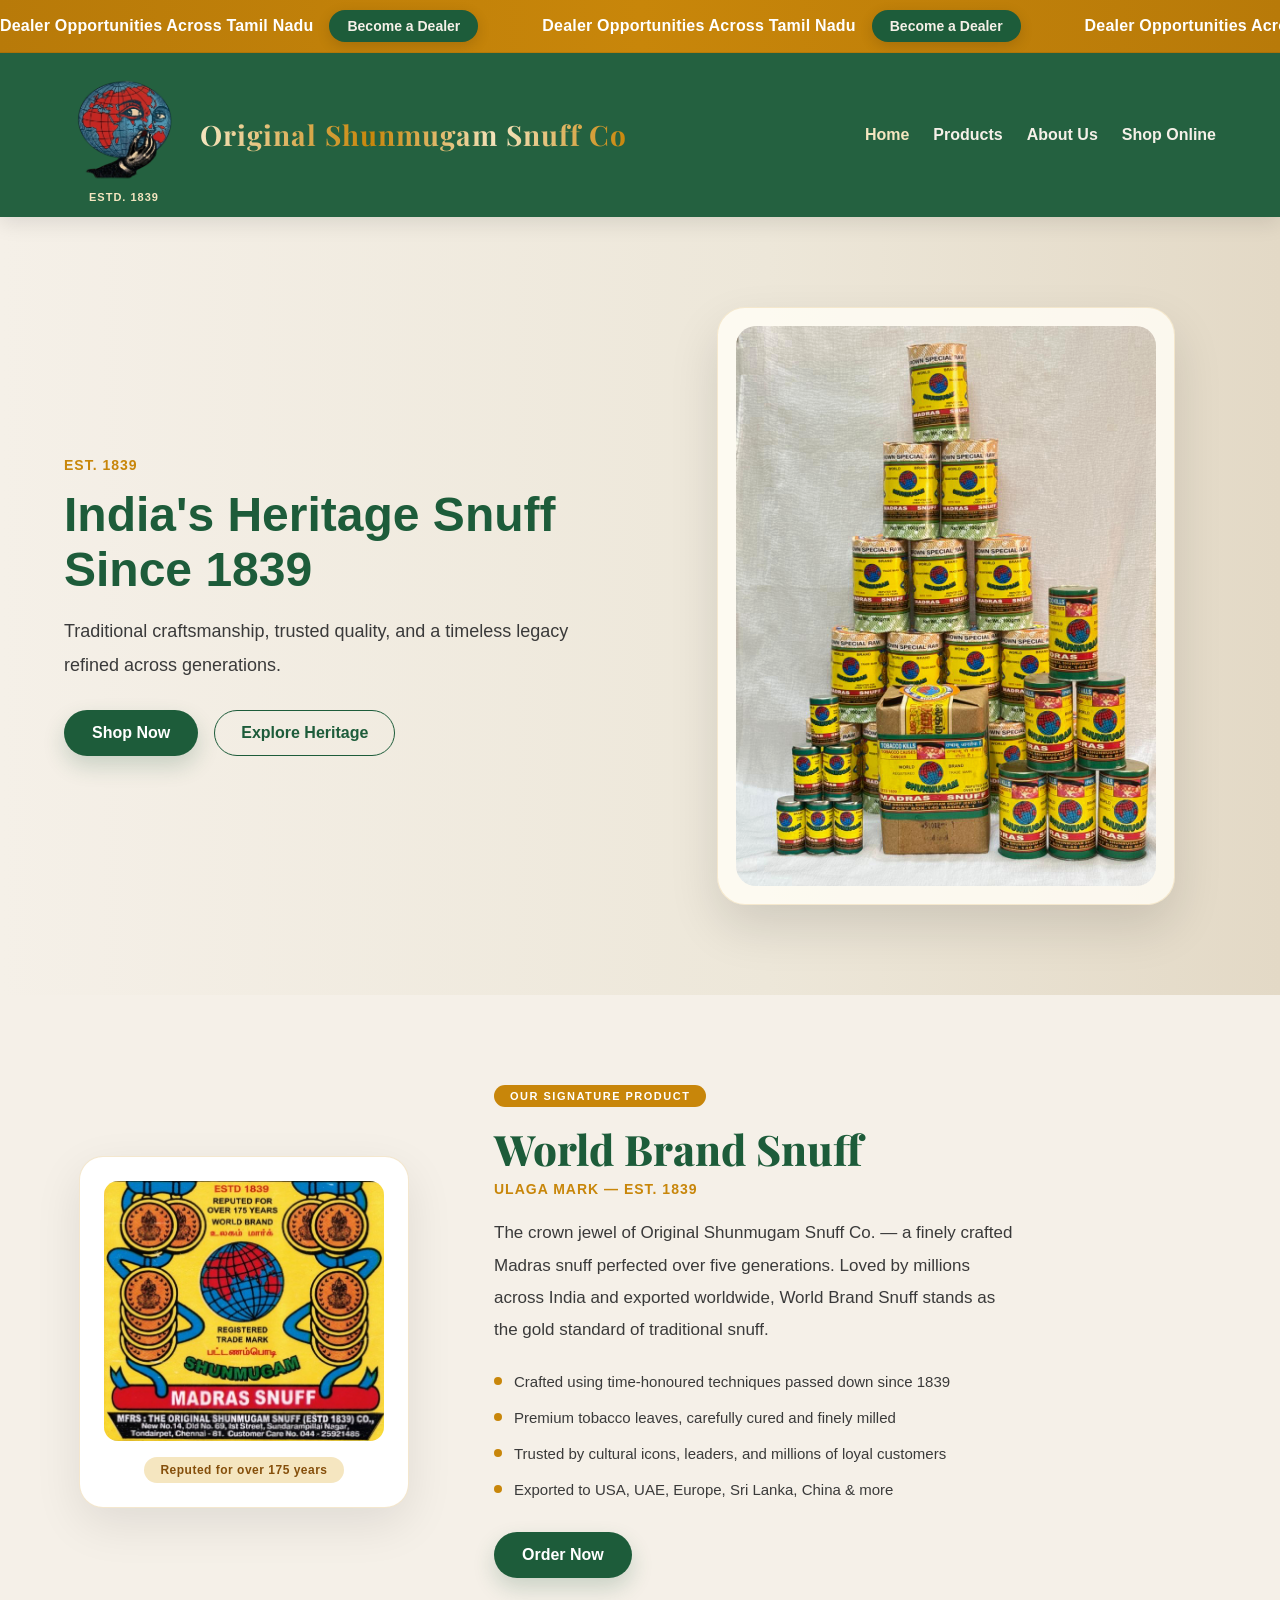
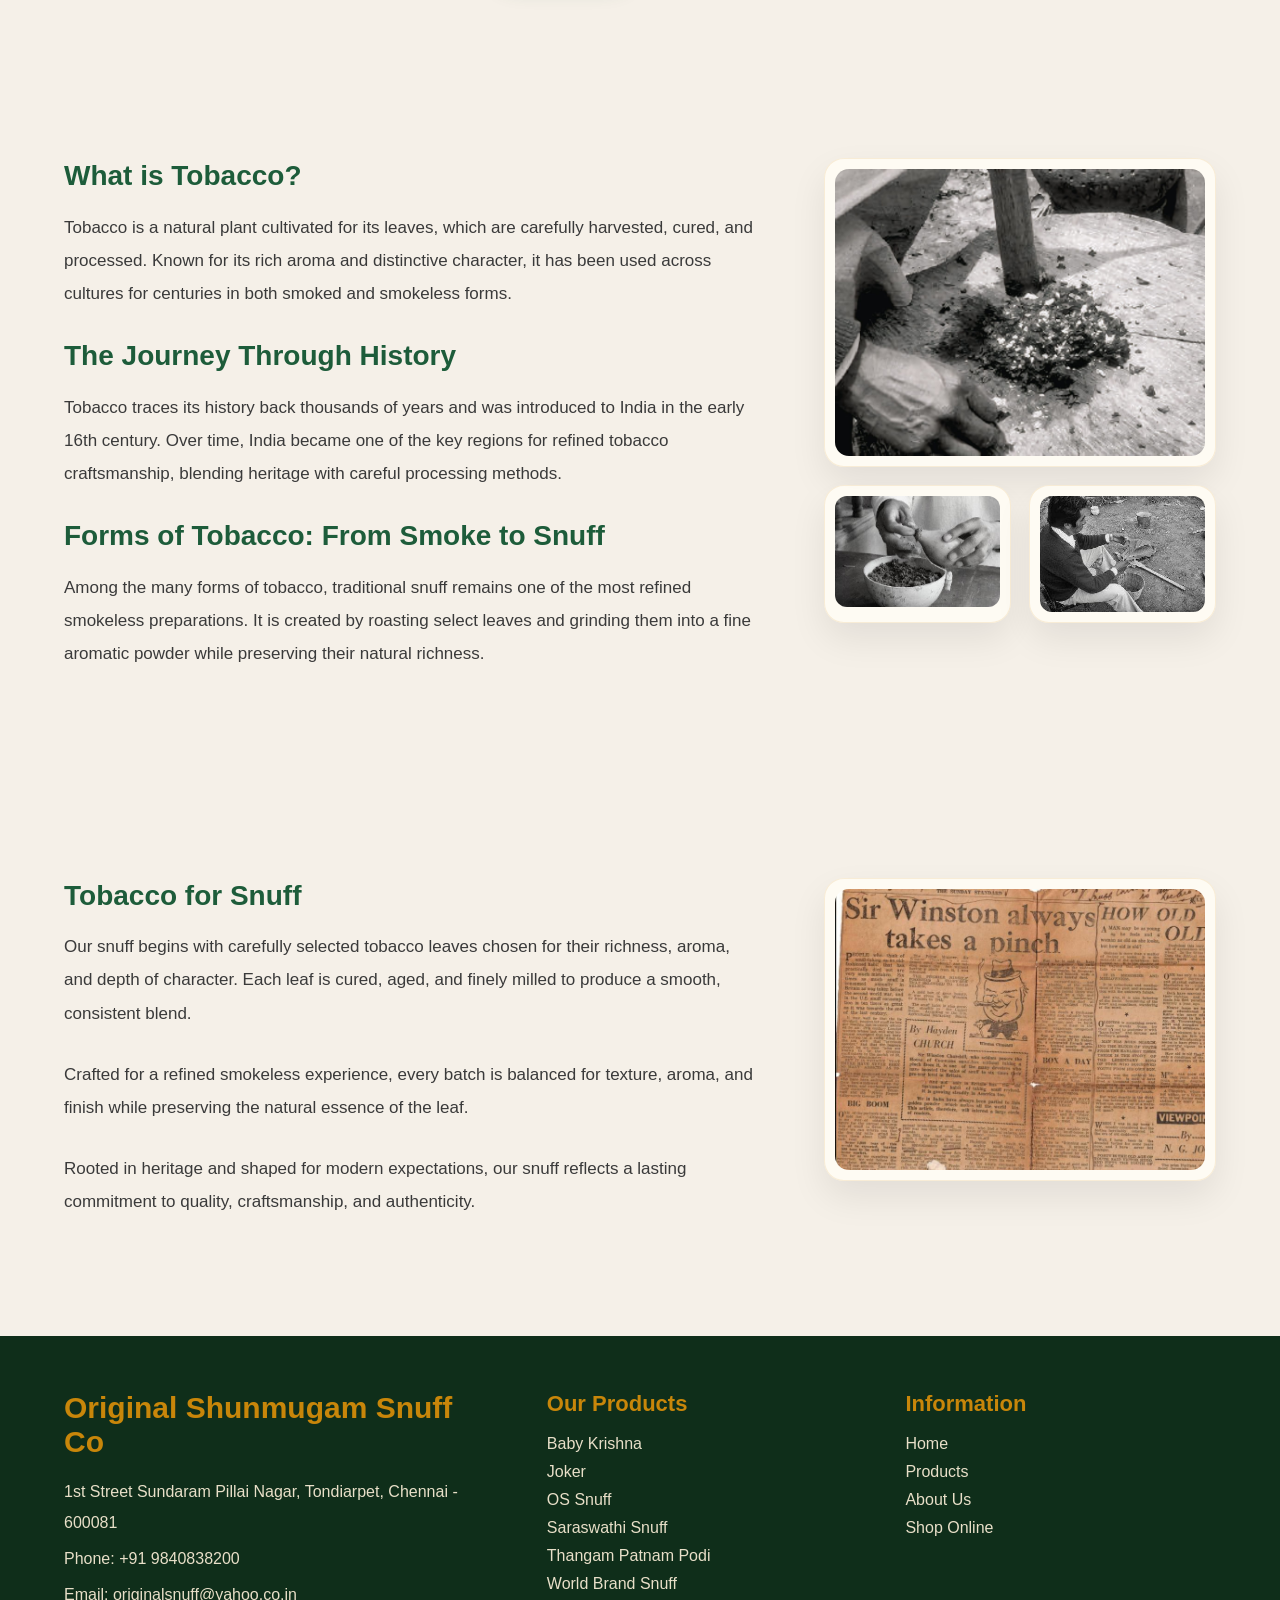
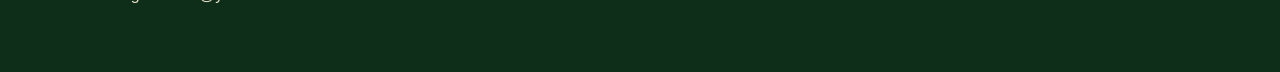
==== commit 0cfe55bc: "Add files via upload" ====
--- a/index.html
+++ b/index.html
@@ -15,12 +15,10 @@
         <span class="announcement-text">Dealer Opportunities Across Tamil Nadu</span>
         <a href="javascript:void(0)" class="dealer-link open-dealer-form">Become a Dealer</a>
       </div>
-
       <div class="announcement-item">
         <span class="announcement-text">Dealer Opportunities Across Tamil Nadu</span>
         <a href="javascript:void(0)" class="dealer-link open-dealer-form">Become a Dealer</a>
       </div>
-
       <div class="announcement-item">
         <span class="announcement-text">Dealer Opportunities Across Tamil Nadu</span>
         <a href="javascript:void(0)" class="dealer-link open-dealer-form">Become a Dealer</a>
@@ -39,13 +37,12 @@
         <link href="https://fonts.googleapis.com/css2?family=Playfair+Display:wght@600;700&family=Poppins:wght@400;500;600&display=swap" rel="stylesheet">
         <div class="brand-name">Original Shunmugam Snuff Co</div>
       </div>
-
       <nav>
         <div class="nav-menu">
           <a href="index.html" class="active">Home</a>
           <a href="products.html">Products</a>
           <a href="about.html">About Us</a>
-          <a href="shoponline.html" class="shop-link">Shop Online</a>
+          <a href="shoponline.html">Shop Online</a>
         </div>
       </nav>
     </div>
@@ -57,17 +54,15 @@
       <div class="hero-box hero-flex">
         <div class="hero-text">
           <p class="hero-tag">Est. 1839</p>
-          <h1>India’s Heritage Snuff Since 1839</h1>
+          <h1>India's Heritage Snuff Since 1839</h1>
           <p class="hero-subtext">
             Traditional craftsmanship, trusted quality, and a timeless legacy refined across generations.
           </p>
-
           <div class="hero-buttons">
             <a href="products.html" class="main-btn">Shop Now</a>
             <a href="about.html" class="secondary-btn">Explore Heritage</a>
           </div>
         </div>
-
         <div class="hero-image-card">
           <div class="hero-image-glow"></div>
           <div class="hero-image">
@@ -78,6 +73,43 @@
     </div>
   </section>
 
+  <!-- ✅ NEW: Signature Product Section -->
+  <section class="signature-section">
+    <div class="container">
+      <div class="signature-flex">
+
+        <div class="signature-image-wrap">
+          <div class="signature-image-card">
+            <img src="images/world-brand.jpeg" alt="World Brand Shunmugam Snuff" />
+            <div class="signature-since-badge">Reputed for over 175 years</div>
+          </div>
+        </div>
+
+        <div class="signature-text">
+          <span class="signature-tag">Our Signature Product</span>
+          <h2 class="signature-heading">World Brand Snuff</h2>
+          <p class="signature-subheading">Ulaga Mark &mdash; Est. 1839</p>
+          <p class="signature-desc">
+            The crown jewel of Original Shunmugam Snuff Co. &mdash; a finely crafted Madras snuff
+            perfected over five generations. Loved by millions across India and exported worldwide,
+            World Brand Snuff stands as the gold standard of traditional snuff.
+          </p>
+          <ul class="signature-features">
+            <li>Crafted using time-honoured techniques passed down since 1839</li>
+            <li>Premium tobacco leaves, carefully cured and finely milled</li>
+            <li>Trusted by cultural icons, leaders, and millions of loyal customers</li>
+            <li>Exported to USA, UAE, Europe, Sri Lanka, China &amp; more</li>
+          </ul>
+          <div class="signature-buttons">
+            <a href="order.html?name=World%20Brand%20Snuff&image=world-brand.jpeg&p10=32&p50=110&p100=190" class="main-btn">Order Now</a>
+            
+          </div>
+        </div>
+
+      </div>
+    </div>
+  </section>
+
   <!-- About / Process Section -->
   <section class="content-section" id="about-section">
     <div class="container">
@@ -89,13 +121,11 @@
               Tobacco is a natural plant cultivated for its leaves, which are carefully harvested, cured, and processed.
               Known for its rich aroma and distinctive character, it has been used across cultures for centuries in both smoked and smokeless forms.
             </p>
-
             <h2>The Journey Through History</h2>
             <p>
               Tobacco traces its history back thousands of years and was introduced to India in the early 16th century.
               Over time, India became one of the key regions for refined tobacco craftsmanship, blending heritage with careful processing methods.
             </p>
-
             <h2>Forms of Tobacco: From Smoke to Snuff</h2>
             <p>
               Among the many forms of tobacco, traditional snuff remains one of the most refined smokeless preparations.
@@ -103,17 +133,14 @@
             </p>
           </div>
         </div>
-
         <div class="process-gallery">
           <div class="process-card process-card-large">
             <img src="images/process-1.jpeg" alt="Traditional tobacco preparation" />
           </div>
-
           <div class="process-grid-small">
             <div class="process-card">
               <img src="images/process-2.jpeg" alt="Hand mixing snuff" />
             </div>
-
             <div class="process-card">
               <img src="images/process-3.jpeg" alt="Traditional grinding process" />
             </div>
@@ -142,7 +169,6 @@
             </p>
           </div>
         </div>
-
         <div class="process-gallery">
           <div class="process-card process-card-large">
             <img src="images/process-4.jpeg" alt="Tobacco for Snuff" />
@@ -158,24 +184,20 @@
       <div class="footer-column">
         <h2 class="footer-title">Original Shunmugam Snuff Co</h2>
         <p>1st Street Sundaram Pillai Nagar, Tondiarpet, Chennai - 600081</p>
-        <p>Phone: 9840838200</p>
-        <p>Email: yourmail@gmail.com</p>
-      </div>
-
+        <p>Phone: +91 9840838200</p>
+        <p>Email: originalsnuff@yahoo.co.in</p>
+      </div>
       <div class="footer-column">
         <h3 class="footer-heading">Our Products</h3>
         <ul class="footer-links">
-          <li><a href="products.html">Baby Krishna</a></li>
-          <li><a href="products.html">Joker</a></li>
-          <li><a href="products.html">Mogini Krishna</a></li>
-          <li><a href="products.html">OS Snuff</a></li>
-          <li><a href="products.html">Saraswathi Snuff</a></li>
-          <li><a href="products.html">Thangam Patnam Podi</a></li>
-          <li><a href="products.html">Vital Snuff</a></li>
-          <li><a href="products.html">World Brand Snuff</a></li>
+          <li><a href="order.html?name=Baby%20Krishna&image=baby-Krishna.jpeg&p10=20&p50=80&p100=150">Baby Krishna</a></li>
+          <li><a href="order.html?name=Joker&image=joker.jpeg&p10=25&p50=90&p100=170">Joker</a></li>
+          <li><a href="order.html?name=OS%20Snuff&image=os.jpeg&p10=30&p50=100&p100=180">OS Snuff</a></li>
+          <li><a href="order.html?name=Saraswathi%20Snuff&image=saraswathi.jpeg&p10=28&p50=95&p100=175">Saraswathi Snuff</a></li>
+          <li><a href="order.html?name=Thangam%20Patnam%20Podi&image=thangam-patnam-podi.jpeg&p10=24&p50=88&p100=165">Thangam Patnam Podi</a></li>
+          <li><a href="order.html?name=World%20Brand%20Snuff&image=world-brand.jpeg&p10=32&p50=110&p100=190">World Brand Snuff</a></li>
         </ul>
       </div>
-
       <div class="footer-column">
         <h3 class="footer-heading">Information</h3>
         <ul class="footer-links">
@@ -194,29 +216,24 @@
       <button class="close-btn" id="closeDealerForm" type="button">&times;</button>
       <h2>Become a Dealer</h2>
       <p>Share your details and our team will contact you shortly.</p>
-
       <form id="dealerForm">
         <div class="form-row">
           <input type="text" name="companyName" placeholder="Company name" />
           <input type="text" name="name" placeholder="Your name*" required />
         </div>
-
         <div class="form-row form-row-four">
           <input type="text" name="country" placeholder="Country*" required />
           <input type="text" name="state" placeholder="State*" required />
           <input type="text" name="city" placeholder="City*" required />
           <input type="text" name="pincode" placeholder="Pincode*" required />
         </div>
-
         <div class="form-row">
           <input type="email" name="email" placeholder="Your email*" required />
           <input type="text" name="phone" placeholder="Your phone number*" required />
         </div>
-
         <div class="form-row full-width">
           <textarea name="message" placeholder="Your message" rows="6"></textarea>
         </div>
-
         <button type="submit" class="submit-btn">Submit</button>
         <p id="formMessage"></p>
       </form>
--- a/css/style.css
+++ b/css/style.css
@@ -8,9 +8,9 @@
 /* --- Body --- */
 body {
   font-family: "Segoe UI", Tahoma, Geneva, Verdana, sans-serif;
-  background: #f8f2dc;
+  background: #F5F0E8;
   min-height: 100vh;
-  color: #222;
+  color: #1A1A1A;
 }
 
 /* --- Common Container --- */
@@ -35,13 +35,16 @@
 .products-section {
   padding: 90px 0;
 }
+
+/* CHANGED: hero gradient → clean cream */
 .hero-section {
-  background: linear-gradient(90deg, #f8f2dc 0%, #eef1b8 58%, #dfe67d 100%);
+  background: linear-gradient(90deg, #F5F0E8 0%, #EDE7D9 60%, #E3D9C6 100%);
 }
 
 /* --- Top Announcement --- */
+/* CHANGED: yellow ticker → rich gold */
 .top-announcement {
-  background: linear-gradient(90deg, #d8d51c, #ebe768, #d8d51c);
+  background: linear-gradient(90deg, #B87A09, #C8860A, #B87A09);
   overflow: hidden;
   white-space: nowrap;
   padding: 10px 0;
@@ -69,10 +72,11 @@
   flex-shrink: 0;
 }
 
+/* CHANGED: dark text → white on gold bg */
 .announcement-text {
   font-size: 16px;
   font-weight: 700;
-  color: #1d1d1d;
+  color: #FFFFFF;
   letter-spacing: 0.2px;
 }
 
@@ -80,8 +84,8 @@
   display: inline-flex;
   align-items: center;
   justify-content: center;
-  background: #1f4d36;
-  color: #fffdf4;
+  background: #1D5C3A;
+  color: #F5F0E8;
   text-decoration: none;
   font-size: 14px;
   font-weight: 700;
@@ -92,28 +96,25 @@
 }
 
 .dealer-link:hover {
-  background: #163726;
+  background: #0F2E1A;
   transform: translateY(-1px);
   box-shadow: 0 6px 16px rgba(0, 0, 0, 0.18);
 }
 
 @keyframes scrollText {
-  0% {
-    transform: translateX(0);
-  }
-  100% {
-    transform: translateX(-33.333%);
-  }
+  0% { transform: translateX(0); }
+  100% { transform: translateX(-33.333%); }
 }
 
 /* --- Header --- */
+/* CHANGED: slightly adjusted green for consistency */
 .header {
-  background: rgba(31, 77, 54, 0.96);
+  background: rgba(29, 92, 58, 0.97);
   padding: 14px 0;
   position: sticky;
   top: 0;
   z-index: 1000;
-  box-shadow: 0 6px 20px rgba(0, 0, 0, 0.08);
+  box-shadow: 0 6px 20px rgba(0, 0, 0, 0.10);
   backdrop-filter: blur(10px);
 }
 
@@ -145,21 +146,24 @@
 
 .estd-text {
   font-size: 11px;
-  color: #f8f2dc;
+  color: #F5E6C0;
   font-weight: 700;
   text-transform: uppercase;
   letter-spacing: 1px;
 }
 
+/* CHANGED: gradient text → clean gold */
 .brand-name {
   font-family: "Playfair Display", serif;
-  font-size: 26px;
-  font-weight: 700;
-  background: linear-gradient(90deg, #ffffff, #f7e38a);
+  font-size: 28px;
+  font-weight: 700;
+  background: linear-gradient(90deg, #F5E6C0 0%, #C8860A 40%, #F5E6C0 70%, #C8860A 100%);
   -webkit-background-clip: text;
   -webkit-text-fill-color: transparent;
-  letter-spacing: 0.5px;
+  background-clip: text;
+  letter-spacing: 1px;
   line-height: 1.2;
+  text-shadow: none;
 }
 
 .nav-menu {
@@ -169,31 +173,33 @@
 }
 
 .nav-menu a {
-  color: #f8f2dc;
+  color: #F5F0E8;
   text-decoration: none;
   font-weight: 600;
   transition: 0.3s ease;
 }
 
+/* CHANGED: hover color → gold */
 .nav-menu a:hover {
-  color: #d8c27a;
+  color: #C8860A;
 }
 
 .nav-menu a.active {
-  color: #f7e38a;
-}
-
+  color: #F5E6C0;
+}
+
+/* CHANGED: shop button → cream with green text */
 .nav-menu .shop-link {
-  background: #f8f2dc;
-  color: #1f4d36;
+  background: #F5F0E8;
+  color: #1D5C3A;
   padding: 10px 18px;
   border-radius: 999px;
   font-weight: 700;
 }
 
 .nav-menu .shop-link:hover {
-  background: #fffdf5;
-  color: #163726;
+  background: #ffffff;
+  color: #0F2E1A;
 }
 
 /* --- Hero Section --- */
@@ -214,19 +220,21 @@
   max-width: 560px;
 }
 
+/* CHANGED: tag color → gold-brown */
 .hero-tag {
   display: inline-block;
   font-size: 14px;
   font-weight: 700;
-  color: #8b6b3f;
+  color: #C8860A;
   letter-spacing: 1px;
   text-transform: uppercase;
   margin-bottom: 14px;
 }
 
+/* CHANGED: heading → deeper green */
 .hero-text h1 {
   font-size: 48px;
-  color: #1f4d36;
+  color: #1D5C3A;
   line-height: 1.15;
   margin-bottom: 18px;
 }
@@ -234,7 +242,7 @@
 .hero-subtext {
   font-size: 18px;
   line-height: 1.85;
-  color: #2f2f2f;
+  color: #3A3A3A;
   margin-bottom: 28px;
   max-width: 520px;
 }
@@ -257,27 +265,28 @@
   transition: 0.3s ease;
 }
 
+/* CHANGED: button → deep green, hover → gold */
 .main-btn {
-  background: #1f4d36;
+  background: #1D5C3A;
   color: #fff;
   padding: 14px 28px;
-  box-shadow: 0 10px 22px rgba(31, 77, 54, 0.18);
+  box-shadow: 0 10px 22px rgba(29, 92, 58, 0.20);
 }
 
 .main-btn:hover {
-  background: #163726;
+  background: #C8860A;
   transform: translateY(-1px);
 }
 
 .secondary-btn {
-  border: 1.5px solid #1f4d36;
-  color: #1f4d36;
+  border: 1.5px solid #1D5C3A;
+  color: #1D5C3A;
   padding: 13px 26px;
   background: transparent;
 }
 
 .secondary-btn:hover {
-  background: rgba(31, 77, 54, 0.06);
+  background: rgba(29, 92, 58, 0.06);
 }
 
 .hero-image-card {
@@ -287,25 +296,27 @@
   position: relative;
 }
 
+/* CHANGED: gold glow → subtle warm glow */
 .hero-image-glow {
   position: absolute;
   width: 320px;
   height: 320px;
-  background: radial-gradient(circle, rgba(212, 193, 92, 0.45) 0%, rgba(212, 193, 92, 0.1) 45%, transparent 70%);
+  background: radial-gradient(circle, rgba(200, 134, 10, 0.30) 0%, rgba(200, 134, 10, 0.08) 45%, transparent 70%);
   top: 50%;
   left: 50%;
   transform: translate(-50%, -50%);
   filter: blur(10px);
 }
 
+/* CHANGED: card bg → clean white */
 .hero-image {
   position: relative;
   z-index: 1;
-  background: rgba(255, 253, 245, 0.65);
+  background: rgba(255, 253, 245, 0.85);
   border-radius: 28px;
   padding: 18px;
-  box-shadow: 0 22px 50px rgba(0, 0, 0, 0.14);
-  border: 1px solid rgba(31, 77, 54, 0.08);
+  box-shadow: 0 22px 50px rgba(0, 0, 0, 0.12);
+  border: 1px solid rgba(200, 134, 10, 0.15);
 }
 
 .hero-image img {
@@ -340,10 +351,11 @@
   max-width: 760px;
 }
 
+/* CHANGED: heading → deep green */
 .content-box h2,
 .history-box h2 {
   font-size: 28px;
-  color: #1f4d36;
+  color: #1D5C3A;
   margin-bottom: 16px;
   line-height: 1.3;
 }
@@ -352,7 +364,7 @@
 .history-box p {
   font-size: 17px;
   line-height: 1.95;
-  color: #2f2f2f;
+  color: #3A3A3A;
   margin-bottom: 28px;
 }
 
@@ -367,14 +379,15 @@
   gap: 18px;
 }
 
+/* CHANGED: process cards → clean white with gold border */
 .process-card,
 .process-card-large {
-  background: rgba(255, 253, 245, 0.7);
+  background: rgba(255, 253, 245, 0.85);
   border-radius: 20px;
   overflow: hidden;
   padding: 10px;
-  box-shadow: 0 16px 36px rgba(0, 0, 0, 0.09);
-  border: 1px solid rgba(31, 77, 54, 0.06);
+  box-shadow: 0 16px 36px rgba(0, 0, 0, 0.08);
+  border: 1px solid rgba(200, 134, 10, 0.12);
 }
 
 .process-card-large img {
@@ -401,8 +414,9 @@
 }
 
 /* --- Products Section --- */
+/* CHANGED: yellow gradient → soft cream */
 .products-section {
-  background: linear-gradient(135deg, #fff8cc, #f4e06d);
+  background: #EDE7D9;
 }
 
 .section-title {
@@ -410,15 +424,16 @@
   margin-bottom: 40px;
 }
 
+/* CHANGED: heading color → dark green */
 .section-title h1 {
   font-size: 54px;
   margin-bottom: 10px;
-  color: #111827;
+  color: #1D5C3A;
 }
 
 .section-title p {
   font-size: 20px;
-  color: #333;
+  color: #5A5A5A;
 }
 
 .products-grid {
@@ -427,24 +442,28 @@
   gap: 30px;
 }
 
+/* CHANGED: yellow gradient cards → white with gold border */
 .product-card {
-  background: linear-gradient(135deg, #fff6c9, #ead067);
+  background: #FFFFFF;
   border-radius: 22px;
   overflow: hidden;
-  box-shadow: 0 12px 28px rgba(0, 0, 0, 0.1);
+  box-shadow: 0 8px 24px rgba(0, 0, 0, 0.08);
+  border: 1px solid rgba(200, 134, 10, 0.18);
   transition: 0.3s ease;
 }
 
 .product-card:hover {
   transform: translateY(-8px);
-  box-shadow: 0 18px 36px rgba(0, 0, 0, 0.16);
-}
-
+  box-shadow: 0 18px 40px rgba(200, 134, 10, 0.18);
+  border-color: #C8860A;
+}
+
+/* CHANGED: card image bg → clean cream */
 .product-card img {
   width: 100%;
   height: 250px;
   object-fit: contain;
-  background: linear-gradient(135deg, #fff8d6, #efd670);
+  background: #F5F0E8;
   padding: 15px;
 }
 
@@ -453,22 +472,24 @@
   text-align: center;
 }
 
+/* CHANGED: product name → dark green */
 .product-card-content h3 {
   font-size: 22px;
   margin-bottom: 10px;
-  color: #111827;
+  color: #1D5C3A;
 }
 
 .product-card-content p {
   font-size: 16px;
   line-height: 1.6;
-  color: #374151;
+  color: #5A5A5A;
   margin-bottom: 18px;
 }
 
 /* --- Footer --- */
+/* CHANGED: harsh red → deep forest green */
 .footer {
-  background: #6e0f0f;
+  background: #0F2E1A;
   color: #fff;
   padding: 55px 0;
 }
@@ -484,25 +505,26 @@
   text-align: left;
 }
 
+/* CHANGED: footer headings → warm gold */
 .footer-title {
   font-size: 30px;
   margin-bottom: 18px;
   font-weight: 700;
-  color: #d8d51c;
+  color: #C8860A;
 }
 
 .footer-heading {
   font-size: 22px;
   margin-bottom: 18px;
   font-weight: 700;
-  color: #d8d51c;
+  color: #C8860A;
 }
 
 .footer-column p {
   font-size: 16px;
   line-height: 1.9;
   margin-bottom: 6px;
-  color: #f3f3f3;
+  color: #E8DFC8;
 }
 
 .footer-links {
@@ -515,13 +537,13 @@
 
 .footer-links a {
   text-decoration: none;
-  color: #f3f3f3;
+  color: #E8DFC8;
   font-size: 16px;
   transition: 0.3s ease;
 }
 
 .footer-links a:hover {
-  color: #ffd54f;
+  color: #C8860A;
   padding-left: 4px;
 }
 
@@ -543,15 +565,16 @@
   display: flex;
 }
 
+/* CHANGED: modal bg → cream */
 .dealer-form-box {
   position: relative;
   width: 100%;
   max-width: 850px;
-  background: linear-gradient(180deg, #fffdf5 0%, #f8f2dc 100%);
+  background: linear-gradient(180deg, #FFFFFF 0%, #F5F0E8 100%);
   border-radius: 24px;
   padding: 36px 32px 30px;
   box-shadow: 0 24px 60px rgba(0, 0, 0, 0.22);
-  border: 1px solid rgba(31, 77, 54, 0.08);
+  border: 1px solid rgba(29, 92, 58, 0.10);
   animation: modalFadeIn 0.3s ease;
 }
 
@@ -563,8 +586,8 @@
   height: 42px;
   border: none;
   border-radius: 50%;
-  background: rgba(31, 77, 54, 0.08);
-  color: #1f4d36;
+  background: rgba(29, 92, 58, 0.08);
+  color: #1D5C3A;
   font-size: 28px;
   line-height: 1;
   cursor: pointer;
@@ -572,7 +595,7 @@
 }
 
 .close-btn:hover {
-  background: #1f4d36;
+  background: #1D5C3A;
   color: #fff;
   transform: rotate(90deg);
 }
@@ -581,7 +604,7 @@
   margin: 0 0 10px;
   font-size: 34px;
   line-height: 1.2;
-  color: #1f4d36;
+  color: #1D5C3A;
   font-weight: 800;
 }
 
@@ -616,10 +639,10 @@
 #dealerForm textarea {
   width: 100%;
   padding: 14px 16px;
-  border: 1px solid #d9d3c2;
+  border: 1px solid #D9D3C2;
   border-radius: 14px;
   background: #fff;
-  color: #222;
+  color: #1A1A1A;
   font-size: 15px;
   font-family: inherit;
   outline: none;
@@ -631,11 +654,12 @@
   color: #8a8a8a;
 }
 
+/* CHANGED: focus → gold border */
 #dealerForm input:focus,
 #dealerForm textarea:focus {
-  border-color: #1f4d36;
-  box-shadow: 0 0 0 4px rgba(31, 77, 54, 0.08);
-  background: #fffef8;
+  border-color: #C8860A;
+  box-shadow: 0 0 0 4px rgba(200, 134, 10, 0.10);
+  background: #FFFEF8;
 }
 
 #dealerForm textarea {
@@ -643,24 +667,25 @@
   min-height: 140px;
 }
 
+/* CHANGED: submit button → deep green, hover → gold */
 .submit-btn {
   align-self: flex-start;
-  background: #1f4d36;
-  color: #fffdf4;
+  background: #1D5C3A;
+  color: #F5F0E8;
   border: none;
   padding: 13px 26px;
   border-radius: 999px;
   font-size: 15px;
   font-weight: 700;
   cursor: pointer;
-  box-shadow: 0 8px 18px rgba(31, 77, 54, 0.18);
+  box-shadow: 0 8px 18px rgba(29, 92, 58, 0.18);
   transition: all 0.25s ease;
 }
 
 .submit-btn:hover {
-  background: #163726;
+  background: #C8860A;
   transform: translateY(-1px);
-  box-shadow: 0 12px 22px rgba(31, 77, 54, 0.22);
+  box-shadow: 0 12px 22px rgba(200, 134, 10, 0.22);
 }
 
 #formMessage {
@@ -670,19 +695,14 @@
 }
 
 @keyframes modalFadeIn {
-  from {
-    opacity: 0;
-    transform: translateY(14px) scale(0.98);
-  }
-  to {
-    opacity: 1;
-    transform: translateY(0) scale(1);
-  }
+  from { opacity: 0; transform: translateY(14px) scale(0.98); }
+  to { opacity: 1; transform: translateY(0) scale(1); }
 }
 
 /* --- About Page --- */
+/* CHANGED: yellow-green gradient → clean cream */
 .about-page-section {
-  background: linear-gradient(to right, #ece8c9, #d5df7a);
+  background: linear-gradient(to right, #F5F0E8, #EDE7D9);
   padding: 70px 0 50px;
 }
 
@@ -700,17 +720,19 @@
   max-width: 600px;
 }
 
+/* CHANGED: about heading → deep green */
 .about-page-text h2 {
   font-size: 3rem;
-  color: #236128;
+  color: #1D5C3A;
   margin-bottom: 18px;
   line-height: 1.2;
   font-weight: 800;
 }
 
+/* CHANGED: subheading → warm gold */
 .about-page-text h3 {
   font-size: 1.8rem;
-  color: #9a6a2f;
+  color: #C8860A;
   margin-bottom: 25px;
   line-height: 1.4;
   font-weight: 700;
@@ -718,7 +740,7 @@
 
 .about-page-text p {
   font-size: 1.2rem;
-  color: #333;
+  color: #3A3A3A;
   line-height: 2;
   margin-bottom: 22px;
 }
@@ -735,13 +757,14 @@
   max-width: 420px;
   height: auto;
   border-radius: 10px;
-  box-shadow: 0 12px 28px rgba(0, 0, 0, 0.18);
+  box-shadow: 0 12px 28px rgba(0, 0, 0, 0.15);
   display: block;
   object-fit: contain;
 }
 
+/* CHANGED: green gradient section → soft cream */
 .about-content-section {
-  background: linear-gradient(to right, #dce68a, #ceda6d);
+  background: #EDE7D9;
   padding: 20px 0 80px;
 }
 
@@ -753,16 +776,17 @@
   margin-bottom: 45px;
 }
 
+/* CHANGED: about block headings → deep green */
 .about-block h3 {
   font-size: 2rem;
-  color: #1f5d24;
+  color: #1D5C3A;
   margin-bottom: 16px;
   font-weight: 800;
 }
 
 .about-block p {
   font-size: 1.18rem;
-  color: #333;
+  color: #3A3A3A;
   line-height: 2;
   max-width: 1000px;
 }
@@ -771,9 +795,10 @@
   margin-top: 30px;
 }
 
+/* CHANGED: primary button → deep green, hover → gold */
 .btn-primary {
   display: inline-block;
-  background: #2f6b2f;
+  background: #1D5C3A;
   color: #fff;
   text-decoration: none;
   padding: 16px 34px;
@@ -784,7 +809,7 @@
 }
 
 .btn-primary:hover {
-  background: #245624;
+  background: #C8860A;
 }
 
 /* --- Responsive --- */
@@ -793,45 +818,36 @@
     grid-template-columns: 1fr 1fr;
     gap: 35px;
   }
-
   .products-grid {
     grid-template-columns: repeat(2, 1fr);
   }
-
   .section-title h1 {
     font-size: 46px;
   }
-
   .hero-flex {
     gap: 40px;
   }
-
   .hero-text h1 {
     font-size: 38px;
   }
-
   .hero-subtext,
   .content-box p,
   .history-box p {
     font-size: 17px;
   }
-
   .content-layout {
     flex-direction: column;
     gap: 35px;
   }
-
   .content-text,
   .process-gallery {
     width: 100%;
     flex: 1 1 100%;
   }
-
   .process-gallery {
     position: static;
     top: unset;
   }
-
   .form-row-four {
     grid-template-columns: repeat(2, 1fr);
   }
@@ -841,158 +857,373 @@
   .top-announcement {
     padding: 8px 0;
   }
-
   .announcement-item {
     gap: 12px;
     padding-right: 48px;
   }
-
   .announcement-text {
     font-size: 14px;
   }
-
   .dealer-link {
     font-size: 13px;
     padding: 7px 14px;
   }
-
   .nav-container {
     flex-direction: column;
     gap: 15px;
   }
-
   .nav-menu {
     flex-wrap: wrap;
     justify-content: center;
   }
-
   .brand-name {
     font-size: 18px;
     text-align: center;
   }
-
   .logo {
     width: 68px;
     height: 68px;
   }
-
   .products-grid {
     grid-template-columns: 1fr;
   }
-
   .hero-flex {
     flex-direction: column;
     align-items: flex-start;
     gap: 36px;
   }
-
   .hero-text,
   .content-box,
   .history-box {
     max-width: 100%;
   }
-
   .hero-text h1 {
     font-size: 30px;
   }
-
   .hero-subtext {
     font-size: 16px;
   }
-
   .section-title h1 {
     font-size: 36px;
   }
-
   .section-title p {
     font-size: 18px;
   }
-
   .hero-image {
     width: 100%;
     justify-content: center;
   }
-
   .hero-image img {
     max-width: 280px;
   }
-
   .process-grid-small {
     grid-template-columns: 1fr;
   }
-
   .footer-grid {
     grid-template-columns: 1fr;
     gap: 28px;
   }
-
   .footer-title {
     font-size: 26px;
   }
-
   .footer-heading {
     font-size: 20px;
   }
-
   .dealer-modal {
     padding: 14px;
   }
-
   .dealer-form-box {
     padding: 26px 18px 20px;
     border-radius: 20px;
   }
-
   .dealer-form-box h2 {
     font-size: 26px;
     padding-right: 40px;
   }
-
   .dealer-form-box p {
     font-size: 14px;
     margin-bottom: 18px;
   }
-
   .form-row,
   .form-row-four {
     grid-template-columns: 1fr;
   }
-
   .submit-btn {
     width: 100%;
     text-align: center;
   }
-
   .about-page-grid {
     flex-direction: column;
     align-items: flex-start;
   }
-
   .about-page-image {
     width: 100%;
     justify-content: flex-start;
   }
-
   .about-page-text h2 {
     font-size: 2rem;
   }
-
   .about-page-text h3 {
     font-size: 1.3rem;
   }
-
   .about-page-text p,
   .about-block p {
     font-size: 1rem;
     line-height: 1.8;
   }
-
   .about-block h3 {
     font-size: 1.35rem;
   }
-
   .btn-primary {
     padding: 14px 28px;
     font-size: 0.95rem;
   }
+
+}
+/* --- Signature Product Section --- */
+.signature-section {
+  padding: 90px 0;
+  background: #F5F0E8;
+}
+
+.signature-flex {
+  display: flex;
+  align-items: center;
+  gap: 70px;
+}
+
+.signature-image-wrap {
+  flex: 0 0 360px;
+  display: flex;
+  justify-content: center;
+}
+
+.signature-image-card {
+  background: #FFFFFF;
+  border-radius: 24px;
+  border: 1px solid rgba(200, 134, 10, 0.20);
+  padding: 24px;
+  box-shadow: 0 16px 48px rgba(0, 0, 0, 0.09);
+  text-align: center;
+  transition: 0.3s ease;
+}
+
+.signature-image-card:hover {
+  box-shadow: 0 24px 60px rgba(200, 134, 10, 0.16);
+  border-color: #C8860A;
+}
+
+.signature-image-card img {
+  width: 100%;
+  max-width: 280px;
+  height: auto;
+  display: block;
+  border-radius: 14px;
+  object-fit: contain;
+}
+
+.signature-since-badge {
+  display: inline-block;
+  margin-top: 16px;
+  background: #F5E6C0;
+  color: #854F0B;
+  font-size: 12px;
+  font-weight: 700;
+  letter-spacing: 0.5px;
+  padding: 6px 16px;
+  border-radius: 999px;
+}
+
+.signature-text {
+  flex: 1;
+}
+
+.signature-tag {
+  display: inline-block;
+  background: #C8860A;
+  color: #FFFFFF;
+  font-size: 11px;
+  font-weight: 700;
+  letter-spacing: 1.5px;
+  text-transform: uppercase;
+  padding: 5px 16px;
+  border-radius: 999px;
+  margin-bottom: 18px;
+}
+
+.signature-heading {
+  font-family: "Playfair Display", serif;
+  font-size: 42px;
+  color: #1D5C3A;
+  font-weight: 800;
+  margin: 0 0 8px;
+  line-height: 1.15;
+}
+
+.signature-subheading {
+  font-size: 14px;
+  color: #C8860A;
+  font-weight: 700;
+  letter-spacing: 1px;
+  text-transform: uppercase;
+  margin-bottom: 20px;
+}
+
+.signature-desc {
+  font-size: 17px;
+  line-height: 1.9;
+  color: #3A3A3A;
+  margin-bottom: 24px;
+  max-width: 520px;
+}
+
+.signature-features {
+  list-style: none;
+  padding: 0;
+  margin: 0 0 30px;
+  display: flex;
+  flex-direction: column;
+  gap: 12px;
+}
+
+.signature-features li {
+  display: flex;
+  align-items: flex-start;
+  gap: 12px;
+  font-size: 15px;
+  color: #3A3A3A;
+  line-height: 1.6;
+}
+
+.signature-features li::before {
+  content: "";
+  width: 8px;
+  height: 8px;
+  border-radius: 50%;
+  background: #C8860A;
+  margin-top: 7px;
+  flex-shrink: 0;
+}
+
+.signature-buttons {
+  display: flex;
+  gap: 16px;
+  flex-wrap: wrap;
+}
+
+@media (max-width: 992px) {
+  .signature-flex {
+    flex-direction: column;
+    gap: 40px;
+  }
+  .signature-image-wrap {
+    flex: unset;
+    width: 100%;
+  }
+  .signature-heading {
+    font-size: 32px;
+  }
+}
+
+@media (max-width: 768px) {
+  .signature-section {
+    padding: 60px 0;
+  }
+  .signature-heading {
+    font-size: 28px;
+  }
+  .signature-desc {
+    font-size: 16px;
+  }
+}
+/* --- Mobile Specific Fixes (Original code-ah disturb pannadhu) --- */
+@media (max-width: 768px) {
+  /* Container spacing fix */
+  .container {
+    width: 92%;
+  }
+
+  /* Header & Logo alignment */
+  .nav-container {
+    flex-direction: column;
+    padding: 10px 0;
+  }
+  
+  .logo {
+    width: 80px !important; /* Phone-la romba perusa theriyaama irukka */
+    height: auto;
+  }
+
+  .brand-name {
+    font-size: 22px !important;
+    text-align: center;
+  }
+
+  /* Hero Section alignment */
+  .hero-flex {
+    flex-direction: column;
+    text-align: center;
+    gap: 30px;
+  }
+
+  .hero-text {
+    max-width: 100%;
+  }
+
+  .hero-buttons {
+    justify-content: center;
+  }
+
+  .hero-image img {
+    max-width: 100%; /* Image screen-ah vittu veliya pogaama irukka */
+    height: auto;
+  }
+
+  /* Content & Process Gallery fix */
+  .content-layout {
+    flex-direction: column;
+  }
+
+  .process-gallery {
+    position: static; /* Sticky-ah remove pannuvom phone-la */
+    width: 100%;
+  }
+
+  /* Products Grid - 1 card per row for better visibility */
+  .products-grid {
+    grid-template-columns: 1fr !important;
+  }
+
+  /* Footer alignment */
+  .footer-grid {
+    grid-template-columns: 1fr !important;
+    text-align: center;
+  }
+
+  .footer-column {
+    text-align: center;
+  }
+
+  /* Signature section fix */
+  .signature-flex {
+    flex-direction: column;
+    text-align: center;
+  }
+
+  .signature-features li {
+    justify-content: center;
+    text-align: left;
+  }
+
+  /* Modal Form fix */
+  .dealer-form-box {
+    width: 95%;
+    padding: 20px;
+    max-height: 90vh;
+    overflow-y: auto;
+  }
+
+  .form-row, .form-row-four {
+    grid-template-columns: 1fr !important;
+  }
 }
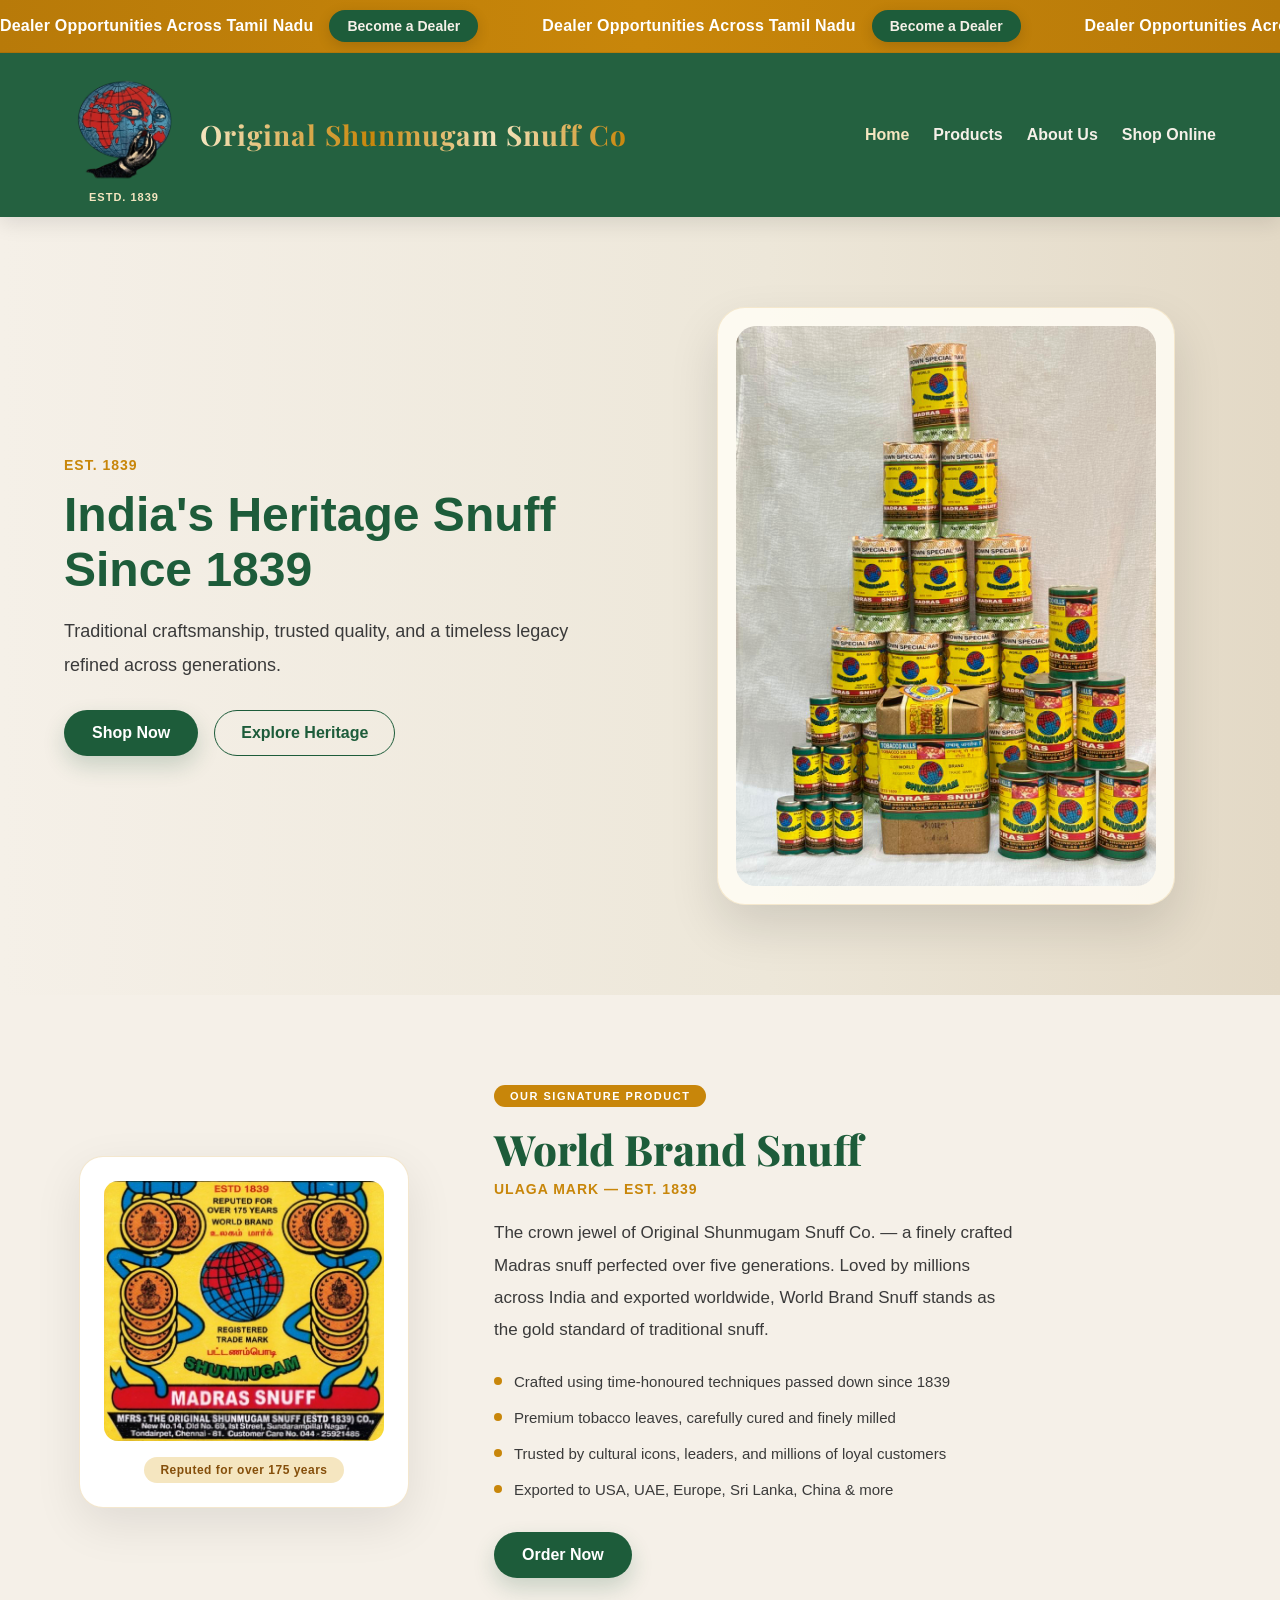
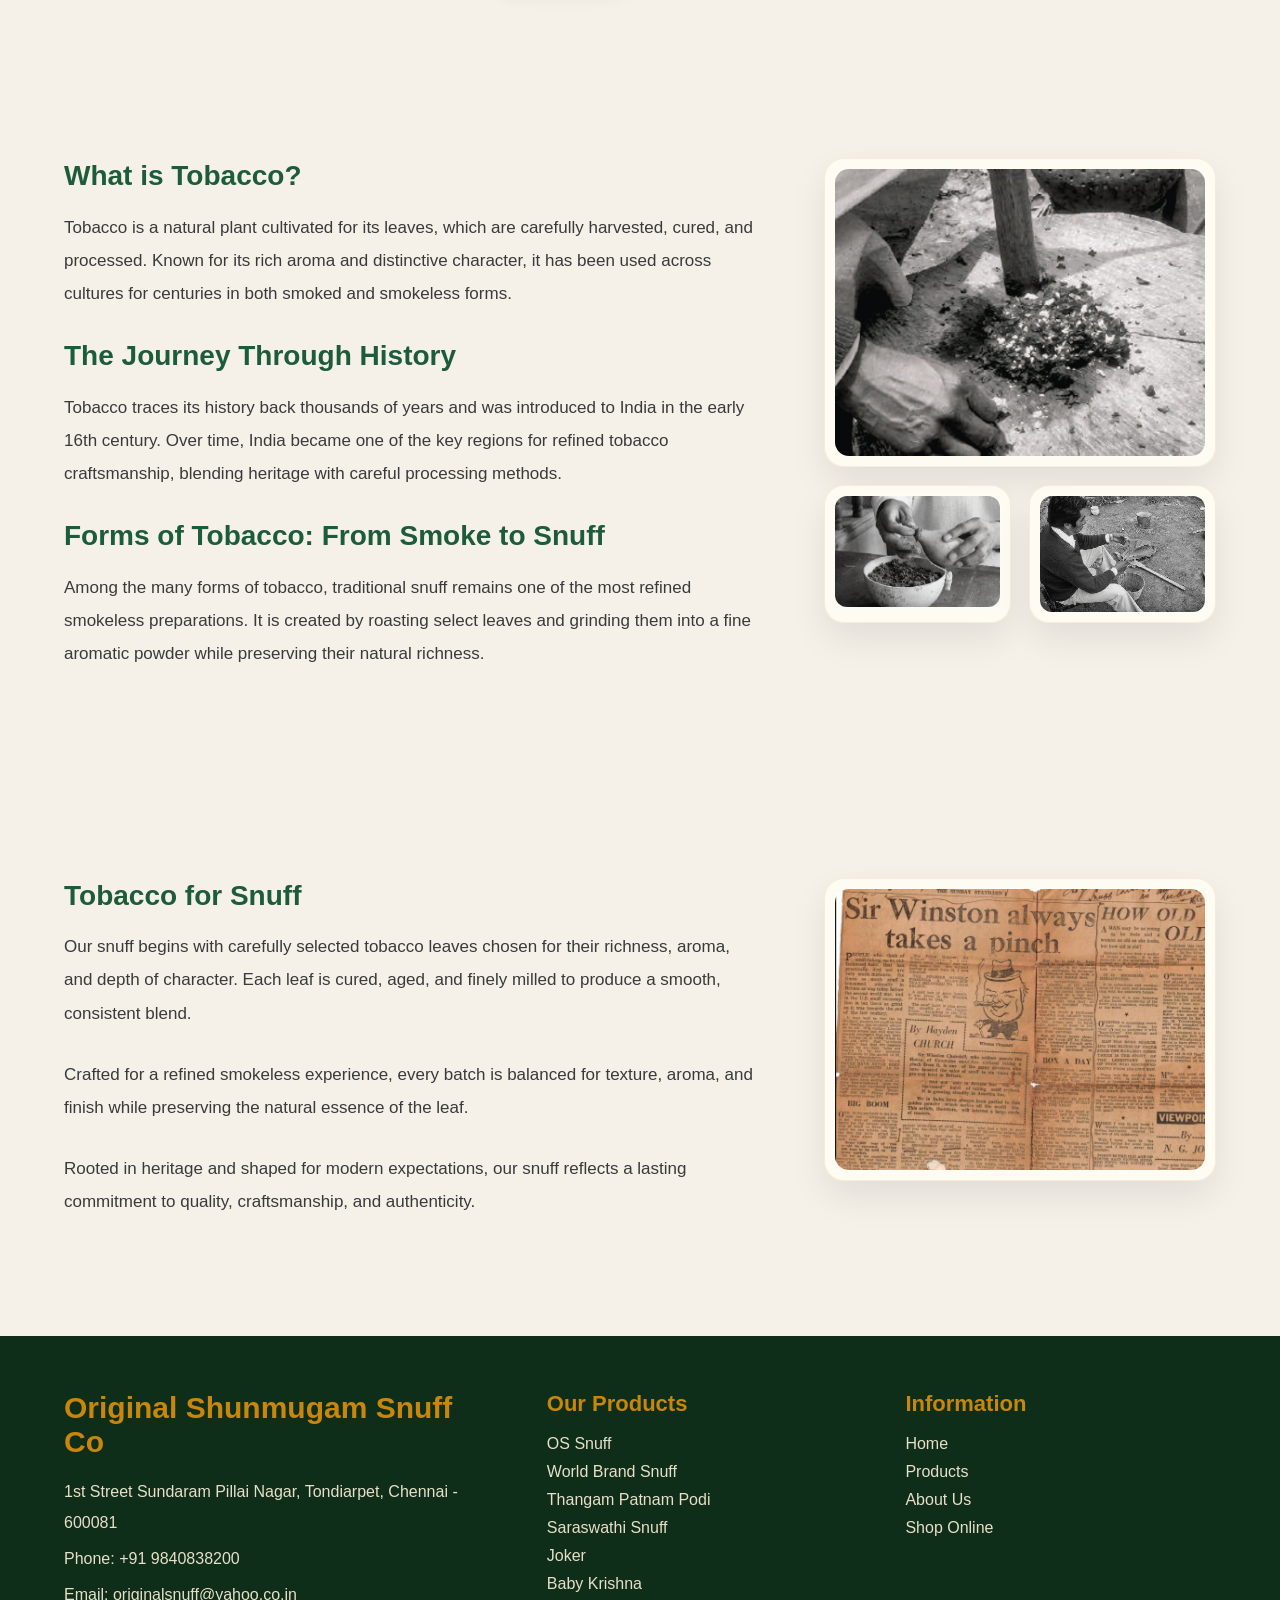
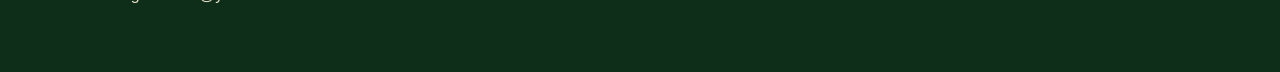
==== commit 5108727d: "Update index.html" ====
--- a/index.html
+++ b/index.html
@@ -190,12 +190,12 @@
       <div class="footer-column">
         <h3 class="footer-heading">Our Products</h3>
         <ul class="footer-links">
-          <li><a href="order.html?name=Baby%20Krishna&image=baby-Krishna.jpeg&p10=20&p50=80&p100=150">Baby Krishna</a></li>
+          <li><a href="order.html?name=OS%20Snuff&image=os.jpeg&p10=30&p50=100&p100=180">OS Snuff</a></li>
+          <li><a href="order.html?name=World%20Brand%20Snuff&image=world-brand.jpeg&p10=32&p50=110&p100=190">World Brand Snuff</a></li>
+          <li><a href="order.html?name=Thangam%20Patnam%20Podi&image=thangam-patnam-podi.jpeg&p10=24&p50=88&p100=165">Thangam Patnam Podi</a></li>
+          <li><a href="order.html?name=Saraswathi%20Snuff&image=saraswathi.jpeg&p10=28&p50=95&p100=175">Saraswathi Snuff</a></li>
           <li><a href="order.html?name=Joker&image=joker.jpeg&p10=25&p50=90&p100=170">Joker</a></li>
-          <li><a href="order.html?name=OS%20Snuff&image=os.jpeg&p10=30&p50=100&p100=180">OS Snuff</a></li>
-          <li><a href="order.html?name=Saraswathi%20Snuff&image=saraswathi.jpeg&p10=28&p50=95&p100=175">Saraswathi Snuff</a></li>
-          <li><a href="order.html?name=Thangam%20Patnam%20Podi&image=thangam-patnam-podi.jpeg&p10=24&p50=88&p100=165">Thangam Patnam Podi</a></li>
-          <li><a href="order.html?name=World%20Brand%20Snuff&image=world-brand.jpeg&p10=32&p50=110&p100=190">World Brand Snuff</a></li>
+          <li><a href="order.html?name=Baby%20Krishna&image=baby-krishna.jpeg&p10=20&p50=80&p100=150">Baby Krishna</a></li>
         </ul>
       </div>
       <div class="footer-column">
@@ -242,4 +242,4 @@
 
   <script src="js/script.js"></script>
 </body>
-</html>+</html>
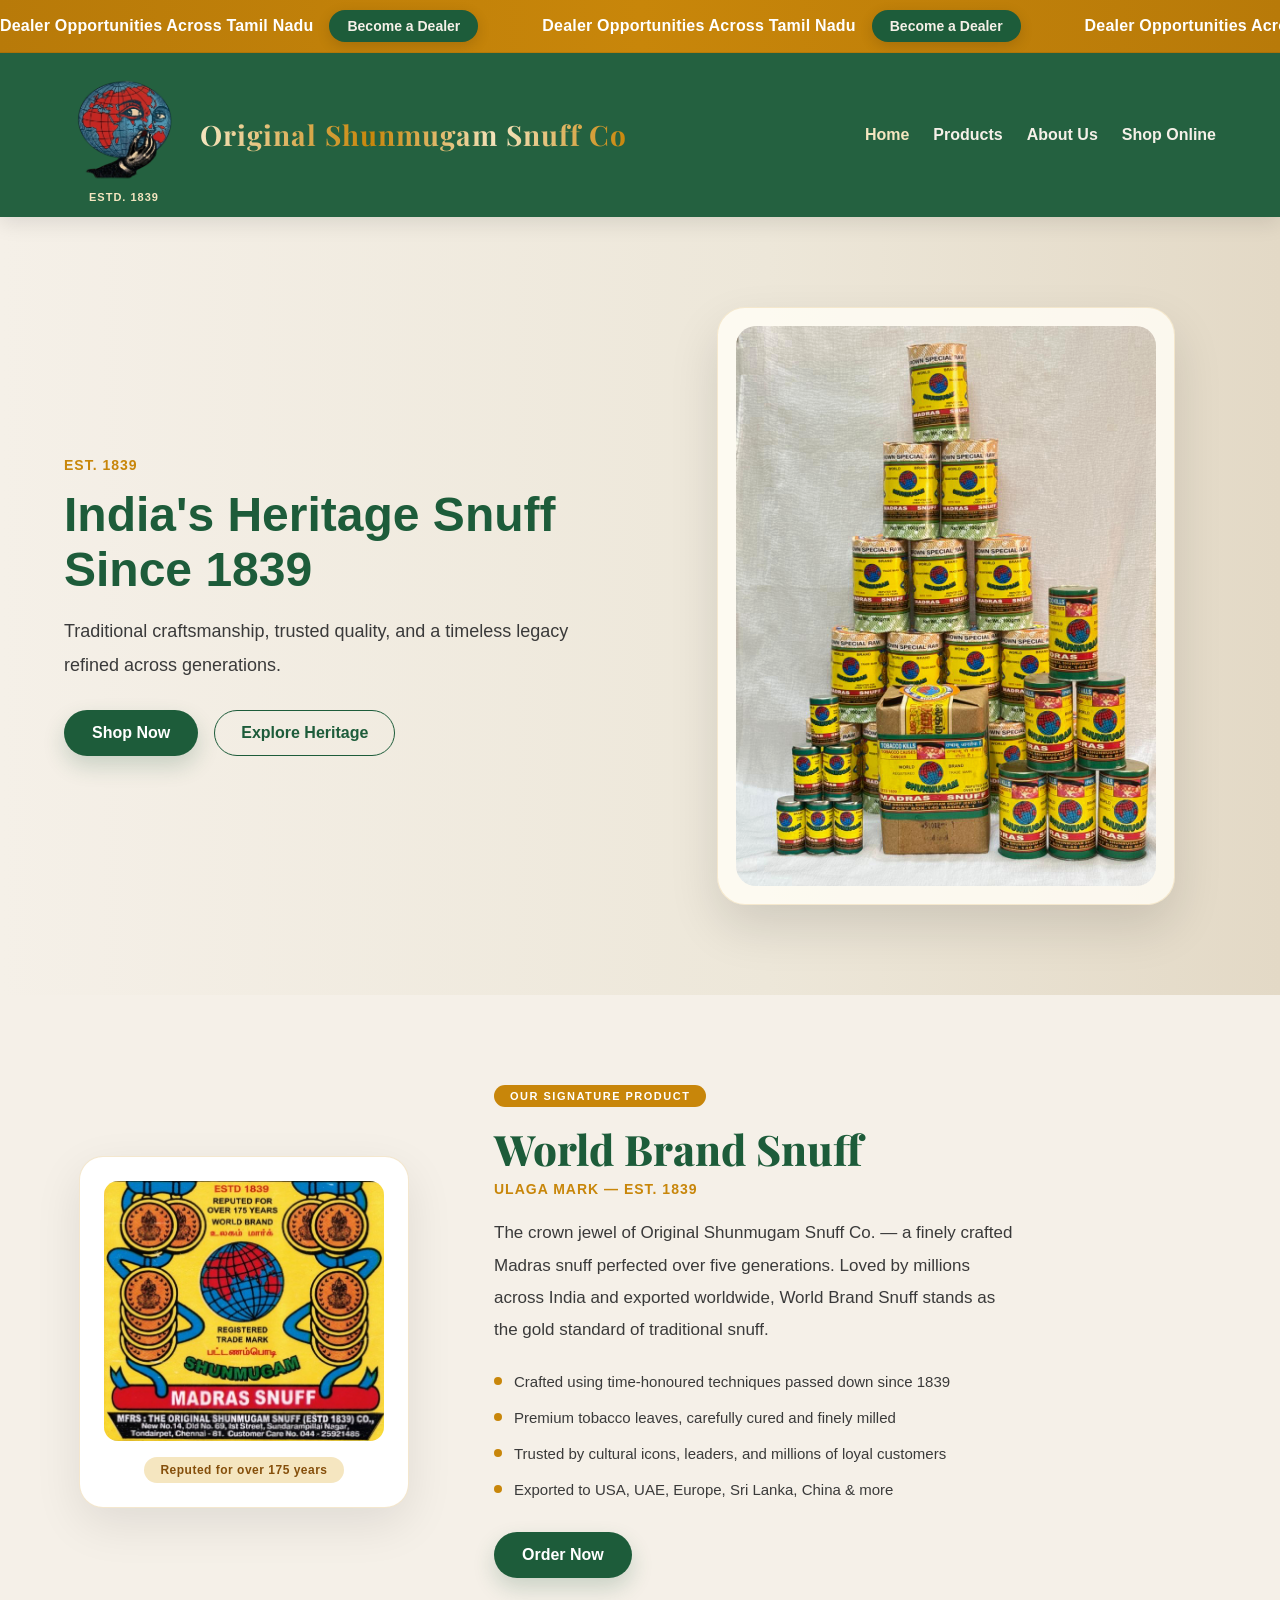
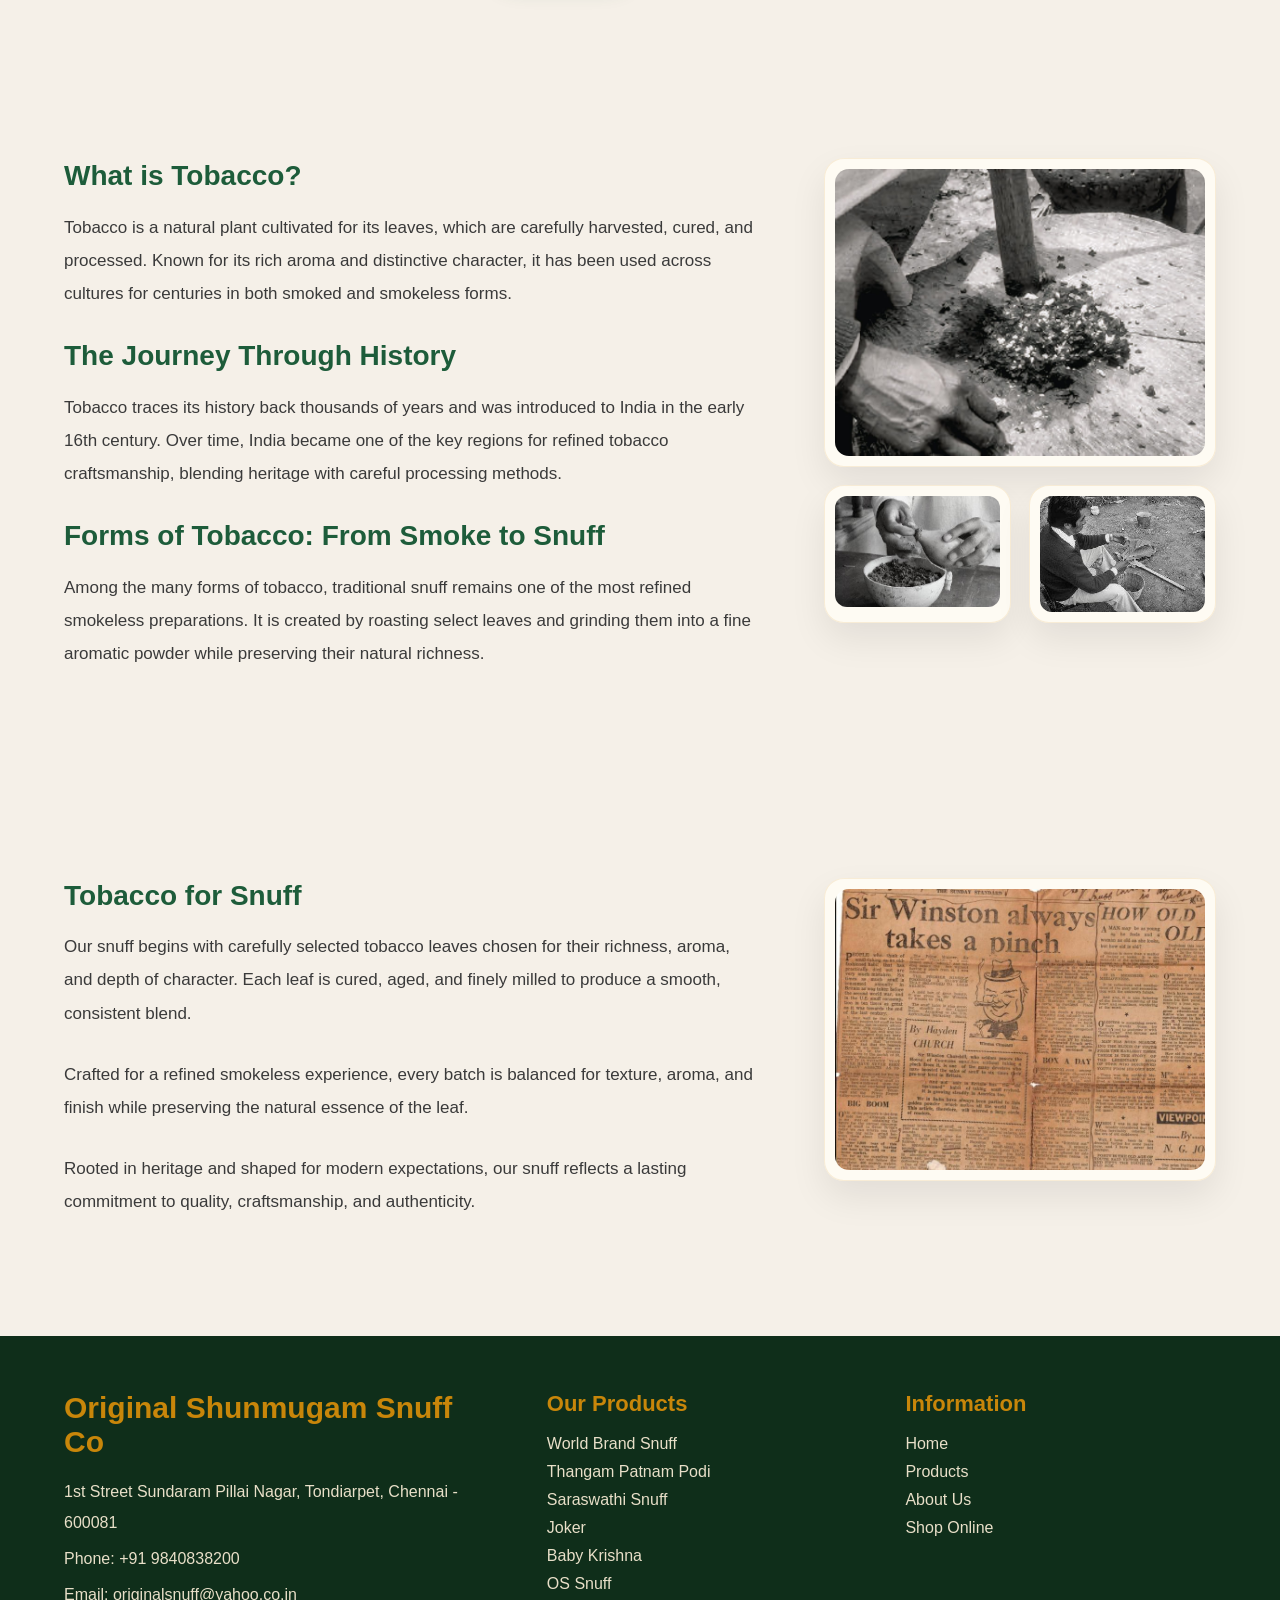
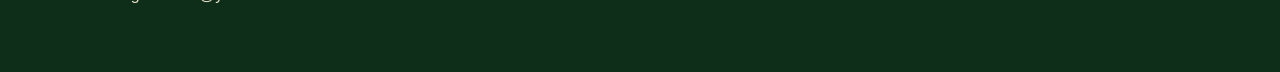
==== commit 98643b41: "Update index.html" ====
--- a/index.html
+++ b/index.html
@@ -190,12 +190,13 @@
       <div class="footer-column">
         <h3 class="footer-heading">Our Products</h3>
         <ul class="footer-links">
-          <li><a href="order.html?name=OS%20Snuff&image=os.jpeg&p10=30&p50=100&p100=180">OS Snuff</a></li>
+          
           <li><a href="order.html?name=World%20Brand%20Snuff&image=world-brand.jpeg&p10=32&p50=110&p100=190">World Brand Snuff</a></li>
           <li><a href="order.html?name=Thangam%20Patnam%20Podi&image=thangam-patnam-podi.jpeg&p10=24&p50=88&p100=165">Thangam Patnam Podi</a></li>
           <li><a href="order.html?name=Saraswathi%20Snuff&image=saraswathi.jpeg&p10=28&p50=95&p100=175">Saraswathi Snuff</a></li>
           <li><a href="order.html?name=Joker&image=joker.jpeg&p10=25&p50=90&p100=170">Joker</a></li>
           <li><a href="order.html?name=Baby%20Krishna&image=baby-krishna.jpeg&p10=20&p50=80&p100=150">Baby Krishna</a></li>
+          <li><a href="order.html?name=OS%20Snuff&image=os.jpeg&p10=30&p50=100&p100=180">OS Snuff</a></li>
         </ul>
       </div>
       <div class="footer-column">
